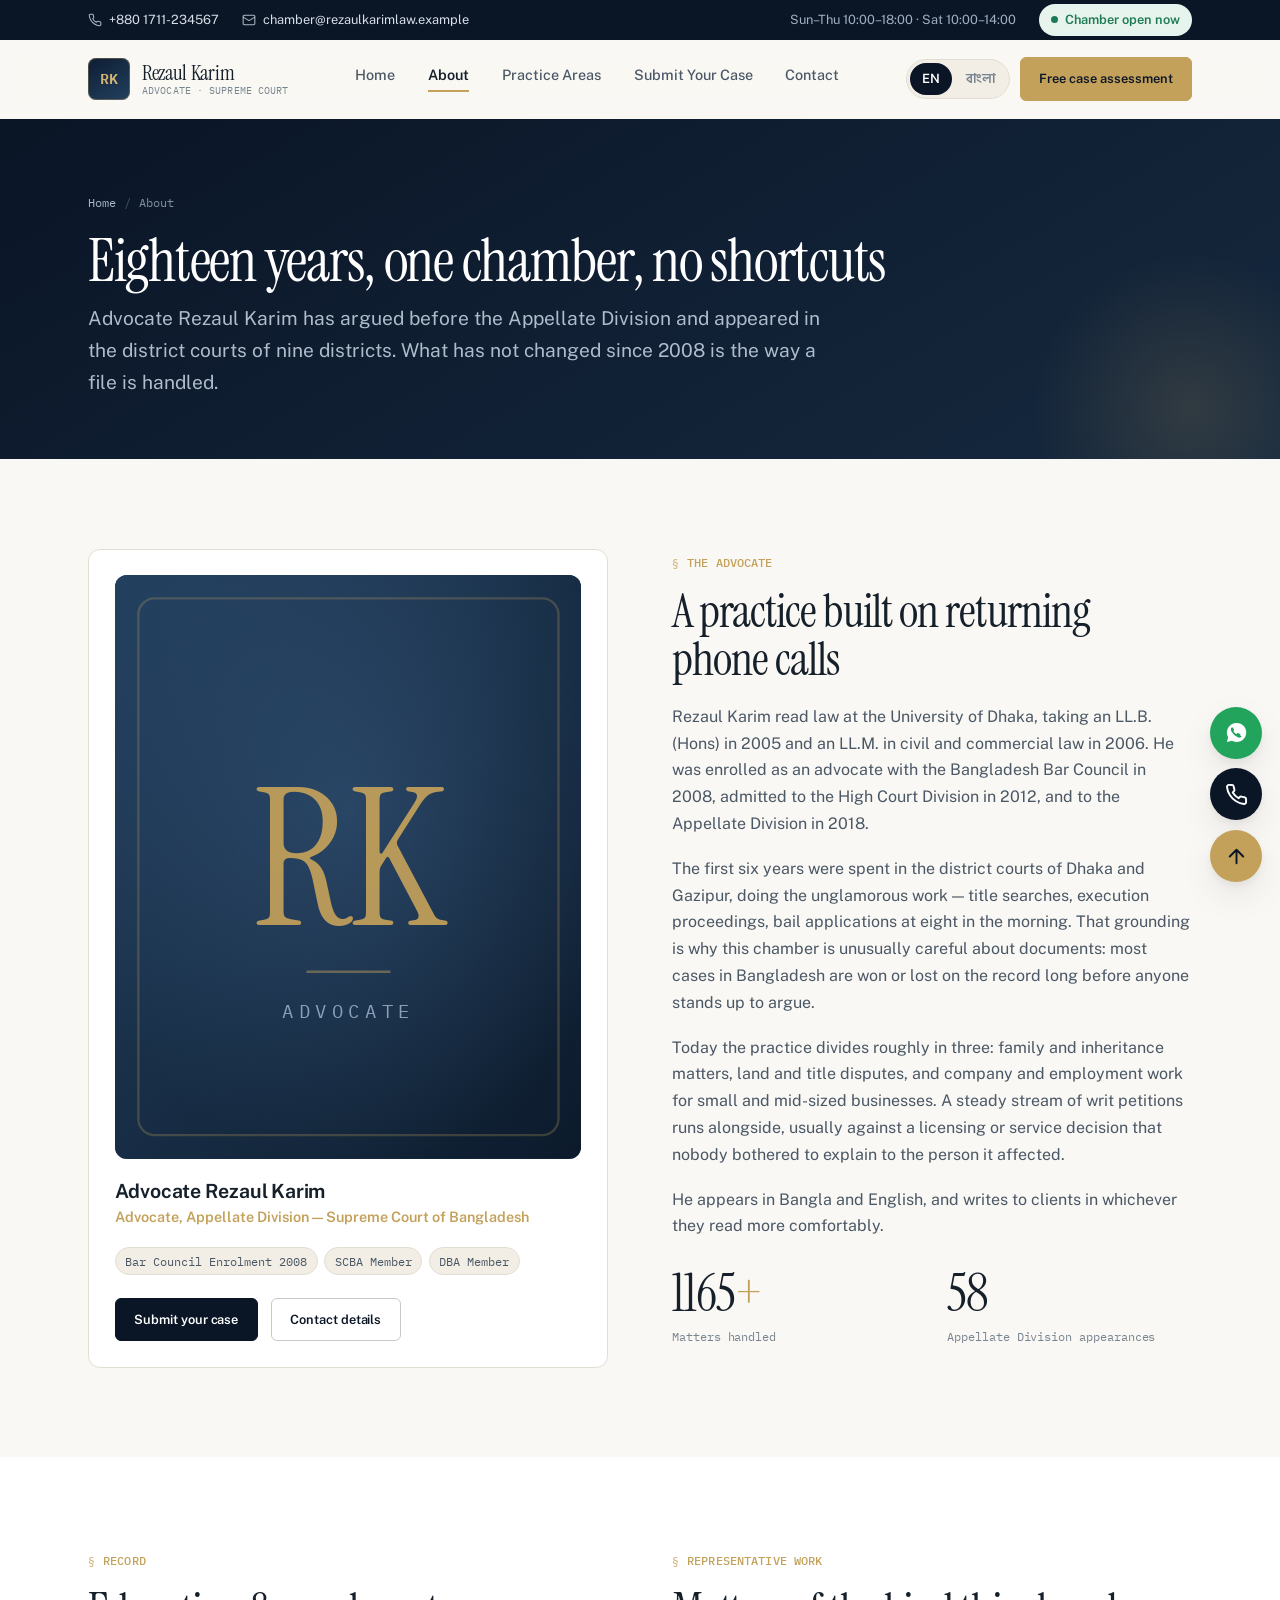
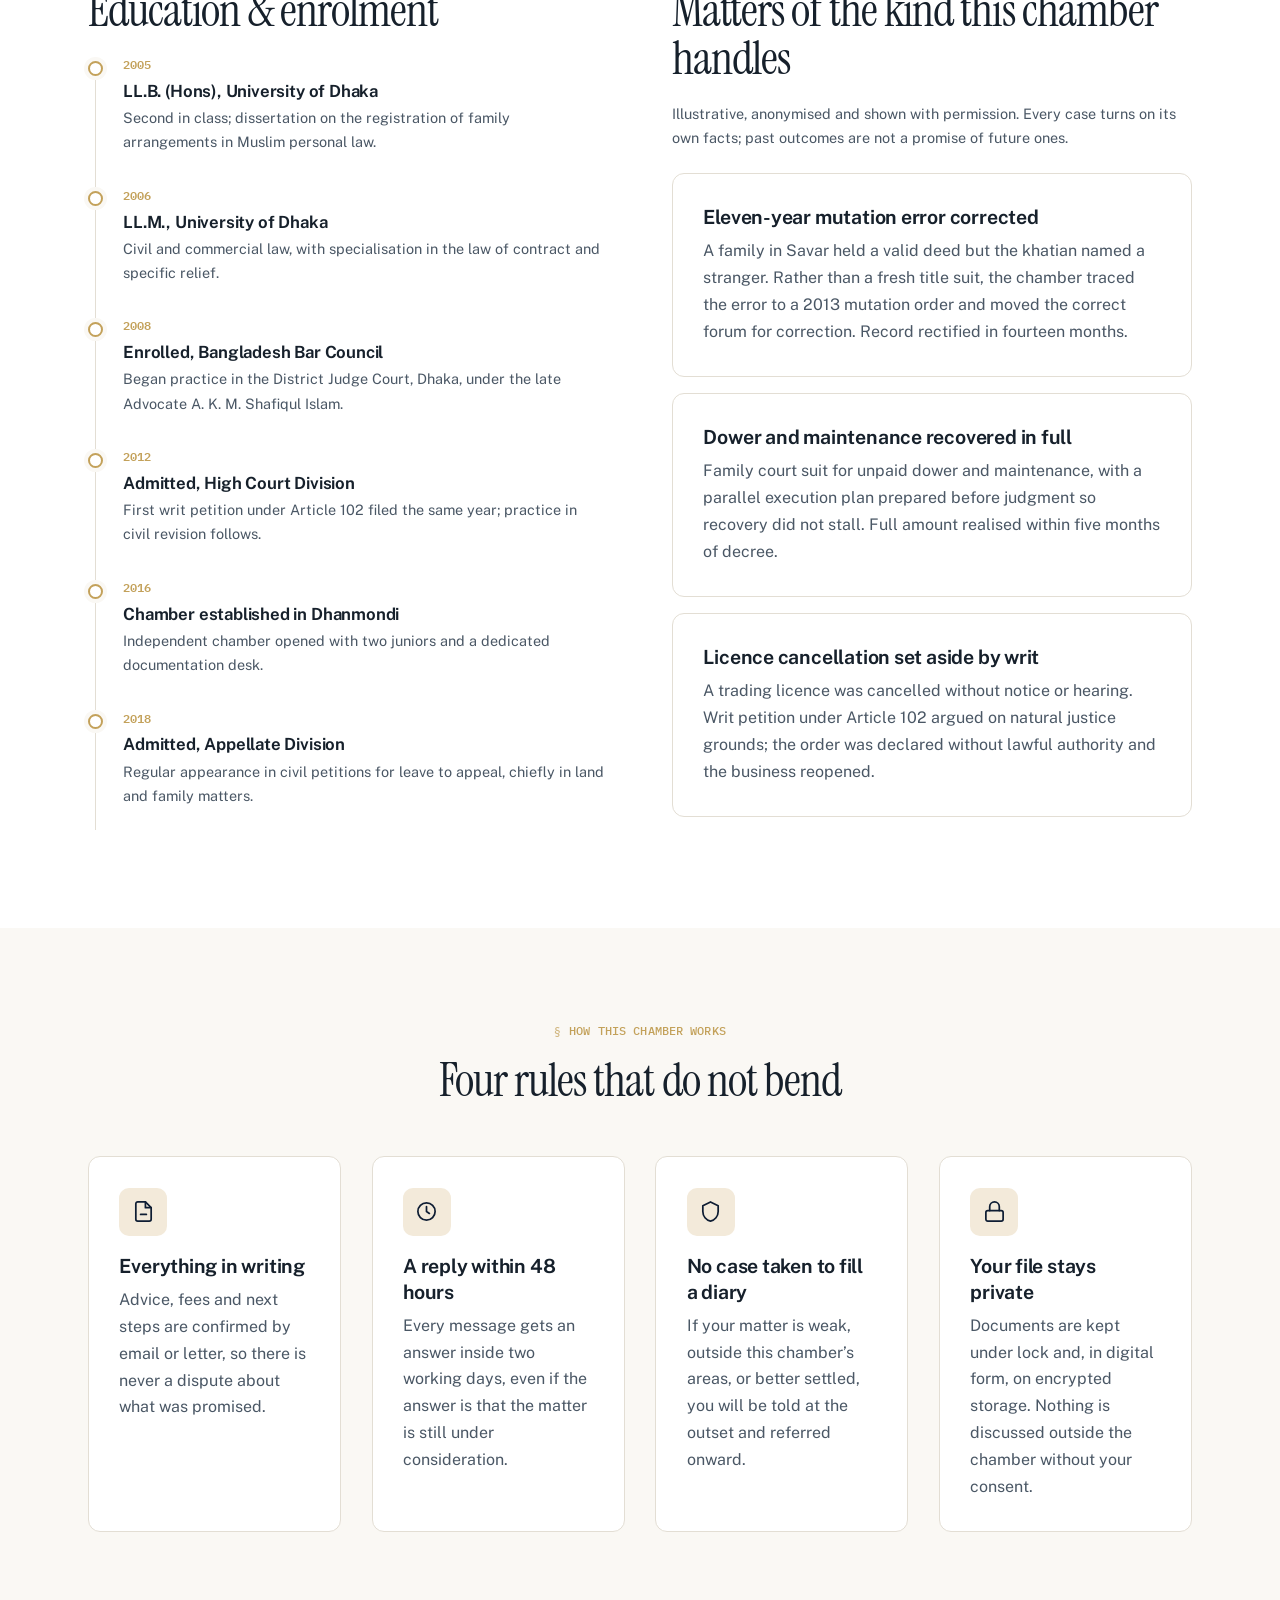
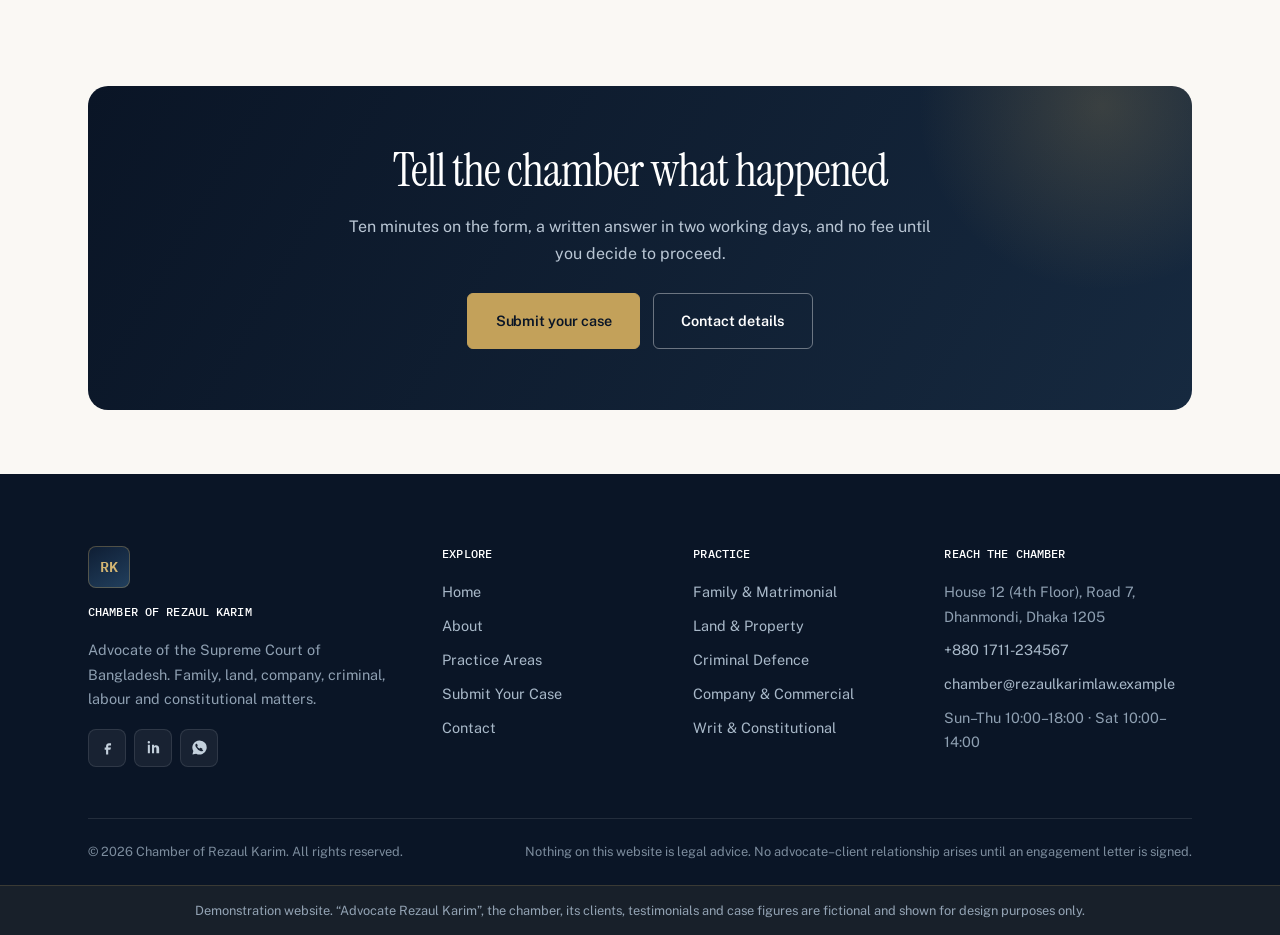
==== about.html @ a8ee2c2b "Bilingual demo marketing site for a law chamber A self-contained static site: plain HTML, CSS and Ja" ====
<!doctype html>
<html lang="en">
<head>
<meta charset="utf-8">
<meta name="viewport" content="width=device-width, initial-scale=1">
<title>About &mdash; Advocate Rezaul Karim, Supreme Court of Bangladesh</title>
<meta name="description" content="Eighteen years at the Bangladesh bar: education, enrolment, reported matters and the working method of Advocate Rezaul Karim's chamber in Dhaka.">
<meta name="theme-color" content="#0A1526">
<link rel="icon" href="data:image/svg+xml,%3Csvg xmlns='http://www.w3.org/2000/svg' viewBox='0 0 32 32'%3E%3Crect width='32' height='32' rx='7' fill='%230E1D33'/%3E%3Ctext x='16' y='22' font-family='Georgia,serif' font-size='16' fill='%23D4B673' text-anchor='middle'%3ERK%3C/text%3E%3C/svg%3E">
<link rel="preconnect" href="https://fonts.googleapis.com">
<link rel="preconnect" href="https://fonts.gstatic.com" crossorigin>
<link rel="stylesheet" href="https://fonts.googleapis.com/css2?family=Instrument+Serif:ital@0;1&family=Public+Sans:ital,wght@0,300..800;1,400..600&family=IBM+Plex+Mono:wght@400;500;600&family=Hind+Siliguri:wght@400;500;600;700&family=Noto+Serif+Bengali:wght@400;500;600&display=swap">
<link rel="stylesheet" href="assets/css/styles.css">
<script>document.documentElement.classList.add('js');</script>
</head>
<body>
<a class="skip-link" href="#main" data-i18n="a11y.skip">Skip to main content</a>

<div class="topbar">
  <div class="wrap">
    <div class="topbar-items">
      <a class="topbar-item" href="tel:+8801711234567">
        <svg viewBox="0 0 24 24" fill="none" stroke="currentColor" stroke-width="1.8" stroke-linecap="round" stroke-linejoin="round"><path d="M22 16.9v3a2 2 0 0 1-2.2 2 19.8 19.8 0 0 1-8.6-3.1 19.5 19.5 0 0 1-6-6A19.8 19.8 0 0 1 2.1 4.2 2 2 0 0 1 4.1 2h3a2 2 0 0 1 2 1.7c.1 1 .4 1.9.7 2.8a2 2 0 0 1-.5 2.1L8.1 9.9a16 16 0 0 0 6 6l1.3-1.3a2 2 0 0 1 2.1-.4c.9.3 1.8.6 2.8.7a2 2 0 0 1 1.7 2Z"/></svg>
        <span>+880 1711-234567</span>
      </a>
      <a class="topbar-item topbar-hide-sm" href="mailto:chamber@rezaulkarimlaw.example">
        <svg viewBox="0 0 24 24" fill="none" stroke="currentColor" stroke-width="1.8" stroke-linecap="round" stroke-linejoin="round"><rect x="2" y="4" width="20" height="16" rx="2"/><path d="m2 7 10 6 10-6"/></svg>
        <span>chamber@rezaulkarimlaw.example</span>
      </a>
    </div>
    <div class="topbar-items">
      <span class="topbar-item topbar-hide-sm" data-i18n="top.hours">Sun&ndash;Thu 10:00&ndash;18:00 &middot; Sat 10:00&ndash;14:00</span>
      <span class="pill pill--closed" data-open-status><span class="dot"></span><span>Chamber hours</span></span>
    </div>
  </div>
</div>

<header class="site-header">
  <div class="wrap">
    <nav class="nav" aria-label="Main">
      <a class="brand" href="index.html">
        <span class="brand-mark" aria-hidden="true">RK</span>
        <span class="brand-text">
          <span class="brand-name" data-i18n="brand.name">Rezaul Karim</span>
          <span class="brand-sub" data-i18n="brand.sub">Advocate &middot; Supreme Court</span>
        </span>
      </a>
      <ul class="nav-links" id="nav-links">
        <li><a href="index.html" data-i18n="nav.home">Home</a></li>
        <li><a href="about.html" aria-current="page" data-i18n="nav.about">About</a></li>
        <li><a href="practice-areas.html" data-i18n="nav.practice">Practice Areas</a></li>
        <li><a href="case-submission.html" data-i18n="nav.submit">Submit Your Case</a></li>
        <li><a href="contact.html" data-i18n="nav.contact">Contact</a></li>
        <li class="nav-cta-mobile"><a class="btn btn--gold btn--block" href="case-submission.html" data-i18n="cta.freeAssessment">Free case assessment</a></li>
      </ul>
      <div class="nav-actions">
        <div class="lang-toggle" role="group" aria-label="Language">
          <button type="button" data-lang="en" aria-pressed="true">EN</button>
          <button type="button" data-lang="bn" aria-pressed="false">বাংলা</button>
        </div>
        <a class="btn btn--gold btn--sm nav-cta-desktop" href="case-submission.html" data-i18n="cta.freeAssessment">Free case assessment</a>
        <button class="nav-toggle" type="button" aria-expanded="false" aria-controls="nav-links" aria-label="Open menu" data-i18n-aria="a11y.menu"><span></span></button>
      </div>
    </nav>
  </div>
</header>
<div class="nav-scrim"></div>

<main id="main">

<section class="page-head">
  <div class="wrap">
    <ul class="crumbs">
      <li><a href="index.html" data-i18n="nav.home">Home</a></li>
      <li class="sep" aria-hidden="true">/</li>
      <li data-i18n="nav.about">About</li>
    </ul>
    <h1 data-i18n="about.title">Eighteen years, one chamber, no shortcuts</h1>
    <p data-i18n="about.lead">Advocate Rezaul Karim has argued before the Appellate Division and appeared in the district courts of nine districts. What has not changed since 2008 is the way a file is handled.</p>
  </div>
</section>

<!-- ================= Profile ================= -->
<section class="section">
  <div class="wrap">
    <div class="grid grid--2" style="gap:clamp(2rem,5vw,4rem);align-items:start">
      <div class="reveal">
        <div class="card" style="padding:1.6rem">
          <div class="portrait" style="margin-bottom:1.2rem">
            <img class="portrait-photo" src="assets/img/advocate.jpg" alt="Advocate Rezaul Karim" data-i18n-alt="hero.portraitAlt" loading="lazy" decoding="async">
            <svg viewBox="0 0 200 250" aria-hidden="true"><defs><linearGradient id="pbbg" x1="0" y1="0" x2="1" y2="1"><stop offset="0" stop-color="#23405F"/><stop offset="1" stop-color="#0C1A2B"/></linearGradient><radialGradient id="pbglow" cx="50%" cy="40%" r="62%"><stop offset="0" stop-color="#3E628A" stop-opacity=".45"/><stop offset="1" stop-color="#3E628A" stop-opacity="0"/></radialGradient></defs><rect width="200" height="250" fill="url(#pbbg)"/><rect width="200" height="250" fill="url(#pbglow)"/><rect x="10" y="10" width="180" height="230" rx="7" fill="none" stroke="#C3A15A" stroke-opacity=".26"/><text x="100" y="150" text-anchor="middle" font-family="Instrument Serif, Georgia, serif" font-size="82" fill="#C3A15A" fill-opacity=".92">RK</text><path d="M82 170h36" stroke="#C3A15A" stroke-opacity=".45"/><text x="100" y="190" text-anchor="middle" font-family="IBM Plex Mono, monospace" font-size="8" letter-spacing="2.4" fill="#8AA0BA">ADVOCATE</text></svg>
          </div>
          <h3 style="margin-bottom:.1rem" data-i18n="hero.cardName">Advocate Rezaul Karim</h3>
          <p style="color:var(--gold-500);font-weight:600;font-size:var(--fs-sm);margin-bottom:1.1rem" data-i18n="about.role">Advocate, Appellate Division &mdash; Supreme Court of Bangladesh</p>
          <ul class="tag-list" style="margin-bottom:1.4rem">
            <li data-i18n="about.tag1">Bar Council Enrolment 2008</li>
            <li data-i18n="about.tag2">SCBA Member</li>
            <li data-i18n="about.tag3">DBA Member</li>
          </ul>
          <div class="btn-row">
            <a class="btn btn--sm" href="case-submission.html" data-i18n="cta.submit">Submit your case</a>
            <a class="btn btn--ghost btn--sm" href="contact.html" data-i18n="cta.contact">Contact details</a>
          </div>
        </div>
      </div>

      <div class="reveal" data-delay="1">
        <span class="eyebrow" data-i18n="about.bioEyebrow">The advocate</span>
        <h2 data-i18n="about.bioTitle">A practice built on returning phone calls</h2>
        <p data-i18n="about.bio1">Rezaul Karim read law at the University of Dhaka, taking an LL.B. (Hons) in 2005 and an LL.M. in civil and commercial law in 2006. He was enrolled as an advocate with the Bangladesh Bar Council in 2008, admitted to the High Court Division in 2012, and to the Appellate Division in 2018.</p>
        <p data-i18n="about.bio2">The first six years were spent in the district courts of Dhaka and Gazipur, doing the unglamorous work &mdash; title searches, execution proceedings, bail applications at eight in the morning. That grounding is why this chamber is unusually careful about documents: most cases in Bangladesh are won or lost on the record long before anyone stands up to argue.</p>
        <p data-i18n="about.bio3">Today the practice divides roughly in three: family and inheritance matters, land and title disputes, and company and employment work for small and mid-sized businesses. A steady stream of writ petitions runs alongside, usually against a licensing or service decision that nobody bothered to explain to the person it affected.</p>
        <p data-i18n="about.bio4">He appears in Bangla and English, and writes to clients in whichever they read more comfortably.</p>

        <div class="grid grid--2" style="margin-top:1.8rem">
          <div>
            <div class="stat-num"><span data-count="1240">0</span><span class="suffix">+</span></div>
            <div class="stat-label" data-i18n="stat.matters">Matters handled</div>
          </div>
          <div>
            <div class="stat-num"><span data-count="62">0</span></div>
            <div class="stat-label" data-i18n="about.stat.appellate">Appellate Division appearances</div>
          </div>
        </div>
      </div>
    </div>
  </div>
</section>

<!-- ================= Timeline ================= -->
<section class="section section--white">
  <div class="wrap">
    <div class="grid grid--2" style="gap:clamp(2rem,5vw,4rem);align-items:start">
      <div class="reveal">
        <span class="eyebrow" data-i18n="about.cvEyebrow">Record</span>
        <h2 data-i18n="about.cvTitle">Education &amp; enrolment</h2>
        <ul class="timeline">
          <li>
            <span class="year">2005</span>
            <h3 data-i18n="about.tl1.t">LL.B. (Hons), University of Dhaka</h3>
            <p data-i18n="about.tl1.d">Second in class; dissertation on the registration of family arrangements in Muslim personal law.</p>
          </li>
          <li>
            <span class="year">2006</span>
            <h3 data-i18n="about.tl2.t">LL.M., University of Dhaka</h3>
            <p data-i18n="about.tl2.d">Civil and commercial law, with specialisation in the law of contract and specific relief.</p>
          </li>
          <li>
            <span class="year">2008</span>
            <h3 data-i18n="about.tl3.t">Enrolled, Bangladesh Bar Council</h3>
            <p data-i18n="about.tl3.d">Began practice in the District Judge Court, Dhaka, under the late Advocate A. K. M. Shafiqul Islam.</p>
          </li>
          <li>
            <span class="year">2012</span>
            <h3 data-i18n="about.tl4.t">Admitted, High Court Division</h3>
            <p data-i18n="about.tl4.d">First writ petition under Article 102 filed the same year; practice in civil revision follows.</p>
          </li>
          <li>
            <span class="year">2016</span>
            <h3 data-i18n="about.tl5.t">Chamber established in Dhanmondi</h3>
            <p data-i18n="about.tl5.d">Independent chamber opened with two juniors and a dedicated documentation desk.</p>
          </li>
          <li>
            <span class="year">2018</span>
            <h3 data-i18n="about.tl6.t">Admitted, Appellate Division</h3>
            <p data-i18n="about.tl6.d">Regular appearance in civil petitions for leave to appeal, chiefly in land and family matters.</p>
          </li>
        </ul>
      </div>

      <div class="reveal" data-delay="1">
        <span class="eyebrow" data-i18n="about.matterEyebrow">Representative work</span>
        <h2 data-i18n="about.matterTitle">Matters of the kind this chamber handles</h2>
        <p style="font-size:var(--fs-sm)" data-i18n="about.matterNote">Illustrative, anonymised and shown with permission. Every case turns on its own facts; past outcomes are not a promise of future ones.</p>

        <div class="grid" style="gap:1rem;margin-top:1.4rem">
          <div class="card">
            <h3 data-i18n="about.m1.t">Eleven-year mutation error corrected</h3>
            <p data-i18n="about.m1.d">A family in Savar held a valid deed but the khatian named a stranger. Rather than a fresh title suit, the chamber traced the error to a 2013 mutation order and moved the correct forum for correction. Record rectified in fourteen months.</p>
          </div>
          <div class="card">
            <h3 data-i18n="about.m2.t">Dower and maintenance recovered in full</h3>
            <p data-i18n="about.m2.d">Family court suit for unpaid dower and maintenance, with a parallel execution plan prepared before judgment so recovery did not stall. Full amount realised within five months of decree.</p>
          </div>
          <div class="card">
            <h3 data-i18n="about.m3.t">Licence cancellation set aside by writ</h3>
            <p data-i18n="about.m3.d">A trading licence was cancelled without notice or hearing. Writ petition under Article 102 argued on natural justice grounds; the order was declared without lawful authority and the business reopened.</p>
          </div>
        </div>
      </div>
    </div>
  </div>
</section>

<!-- ================= Values ================= -->
<section class="section">
  <div class="wrap">
    <div class="section-head text-center">
      <span class="eyebrow" data-i18n="about.valEyebrow">How this chamber works</span>
      <h2 data-i18n="about.valTitle">Four rules that do not bend</h2>
    </div>
    <div class="grid grid--4">
      <div class="card card--hover reveal">
        <div class="card-icon"><svg viewBox="0 0 24 24" fill="none" stroke="currentColor" stroke-width="1.8" stroke-linecap="round" stroke-linejoin="round"><path d="M14 2H6a2 2 0 0 0-2 2v16a2 2 0 0 0 2 2h12a2 2 0 0 0 2-2V8Z"/><path d="M14 2v6h6"/><path d="M9 15h6"/></svg></div>
        <h3 data-i18n="about.v1.t">Everything in writing</h3>
        <p data-i18n="about.v1.d">Advice, fees and next steps are confirmed by email or letter, so there is never a dispute about what was promised.</p>
      </div>
      <div class="card card--hover reveal" data-delay="1">
        <div class="card-icon"><svg viewBox="0 0 24 24" fill="none" stroke="currentColor" stroke-width="1.8" stroke-linecap="round" stroke-linejoin="round"><circle cx="12" cy="12" r="9"/><path d="M12 7v5l3 2"/></svg></div>
        <h3 data-i18n="about.v2.t">A reply within 48 hours</h3>
        <p data-i18n="about.v2.d">Every message gets an answer inside two working days, even if the answer is that the matter is still under consideration.</p>
      </div>
      <div class="card card--hover reveal" data-delay="2">
        <div class="card-icon"><svg viewBox="0 0 24 24" fill="none" stroke="currentColor" stroke-width="1.8" stroke-linecap="round" stroke-linejoin="round"><path d="M12 2 4 6v6c0 5 3.4 9.1 8 10 4.6-.9 8-5 8-10V6Z"/></svg></div>
        <h3 data-i18n="about.v3.t">No case taken to fill a diary</h3>
        <p data-i18n="about.v3.d">If your matter is weak, outside this chamber&rsquo;s areas, or better settled, you will be told at the outset and referred onward.</p>
      </div>
      <div class="card card--hover reveal" data-delay="3">
        <div class="card-icon"><svg viewBox="0 0 24 24" fill="none" stroke="currentColor" stroke-width="1.8" stroke-linecap="round" stroke-linejoin="round"><rect x="3" y="11" width="18" height="11" rx="2"/><path d="M7 11V7a5 5 0 0 1 10 0v4"/></svg></div>
        <h3 data-i18n="about.v4.t">Your file stays private</h3>
        <p data-i18n="about.v4.d">Documents are kept under lock and, in digital form, on encrypted storage. Nothing is discussed outside the chamber without your consent.</p>
      </div>
    </div>
  </div>
</section>

<section class="section section--tight">
  <div class="wrap">
    <div class="cta-band reveal">
      <h2 data-i18n="cta.title">Tell the chamber what happened</h2>
      <p data-i18n="cta.lead">Ten minutes on the form, a written answer in two working days, and no fee until you decide to proceed.</p>
      <div class="btn-row btn-row--center" style="margin-top:1.6rem">
        <a class="btn btn--gold" href="case-submission.html" data-i18n="cta.submit">Submit your case</a>
        <a class="btn btn--light" href="contact.html" data-i18n="cta.contact">Contact details</a>
      </div>
    </div>
  </div>
</section>

</main>

<footer class="site-footer">
  <div class="wrap">
    <div class="footer-grid">
      <div class="footer-brand">
        <span class="brand-mark" aria-hidden="true">RK</span>
        <h4 data-i18n="footer.chamber">Chamber of Rezaul Karim</h4>
        <p data-i18n="footer.blurb">Advocate of the Supreme Court of Bangladesh. Family, land, company, criminal, labour and constitutional matters.</p>
        <div class="social">
          <a href="#" aria-label="Facebook"><svg viewBox="0 0 24 24" fill="currentColor"><path d="M14 9h3V6h-3c-2.2 0-4 1.8-4 4v2H8v3h2v7h3v-7h3l1-3h-4v-2c0-.6.4-1 1-1Z"/></svg></a>
          <a href="#" aria-label="LinkedIn"><svg viewBox="0 0 24 24" fill="currentColor"><path d="M6.9 8H4v12h2.9Zm.2-3.4a1.7 1.7 0 1 0-3.4 0 1.7 1.7 0 0 0 3.4 0ZM20 13.4c0-3.3-2.1-4.6-4.2-4.6-1.6 0-2.6.9-3 1.5V8H9.9v12h2.9v-6.4c0-1.3.9-2 1.8-2s1.5.7 1.5 2V20H20Z"/></svg></a>
          <a href="#" aria-label="WhatsApp"><svg viewBox="0 0 24 24" fill="currentColor"><path d="M12 2a10 10 0 0 0-8.7 15L2 22l5.2-1.3A10 10 0 1 0 12 2Zm5.3 14.1c-.2.6-1.3 1.2-1.8 1.2-.5.1-1 .1-1.7-.1a13 13 0 0 1-6.9-6c-.5-.9-.8-1.8-.8-2.6 0-.9.5-1.4.7-1.6.2-.2.5-.3.7-.3h.5c.2 0 .4 0 .6.5l.8 2c.1.2.1.4 0 .6l-.4.5c-.1.2-.3.3-.1.6.5.8 1 1.4 1.7 1.9.6.4 1 .6 1.2.7.2.1.4.1.5-.1l.7-.8c.2-.2.3-.2.6-.1l2 1c.2.1.4.2.4.3 0 .1 0 .5-.2 1Z"/></svg></a>
        </div>
      </div>
      <div>
        <h4 data-i18n="footer.explore">Explore</h4>
        <ul>
          <li><a href="index.html" data-i18n="nav.home">Home</a></li>
          <li><a href="about.html" data-i18n="nav.about">About</a></li>
          <li><a href="practice-areas.html" data-i18n="nav.practice">Practice Areas</a></li>
          <li><a href="case-submission.html" data-i18n="nav.submit">Submit Your Case</a></li>
          <li><a href="contact.html" data-i18n="nav.contact">Contact</a></li>
        </ul>
      </div>
      <div>
        <h4 data-i18n="footer.practice">Practice</h4>
        <ul>
          <li><a href="practice-areas.html#family" data-i18n="pa.family.t">Family &amp; Matrimonial</a></li>
          <li><a href="practice-areas.html#land" data-i18n="pa.land.t">Land &amp; Property</a></li>
          <li><a href="practice-areas.html#criminal" data-i18n="pa.criminal.t">Criminal Defence</a></li>
          <li><a href="practice-areas.html#company" data-i18n="pa.company.t">Company &amp; Commercial</a></li>
          <li><a href="practice-areas.html#writ" data-i18n="pa.writ.t">Writ &amp; Constitutional</a></li>
        </ul>
      </div>
      <div>
        <h4 data-i18n="footer.reach">Reach the chamber</h4>
        <ul>
          <li data-i18n-html="footer.addr">House 12 (4th Floor), Road 7,<br>Dhanmondi, Dhaka 1205</li>
          <li><a href="tel:+8801711234567">+880 1711-234567</a></li>
          <li><a href="mailto:chamber@rezaulkarimlaw.example">chamber@rezaulkarimlaw.example</a></li>
          <li data-i18n="top.hours">Sun&ndash;Thu 10:00&ndash;18:00 &middot; Sat 10:00&ndash;14:00</li>
        </ul>
      </div>
    </div>
    <div class="footer-bottom">
      <span>&copy; <span data-year>2026</span> <span data-i18n="footer.rights">Chamber of Rezaul Karim. All rights reserved.</span></span>
      <span data-i18n="footer.disclaimer">Nothing on this website is legal advice. No advocate&ndash;client relationship arises until an engagement letter is signed.</span>
    </div>
  </div>
  <div class="demo-note">
    <div class="wrap"><span data-i18n="footer.demo">Demonstration website. &ldquo;Advocate Rezaul Karim&rdquo;, the chamber, its clients, testimonials and case figures are fictional and shown for design purposes only.</span></div>
  </div>
</footer>

<div class="fab-stack">
  <a class="fab fab--wa" href="https://wa.me/8801711234567" target="_blank" rel="noopener" aria-label="Chat on WhatsApp" data-i18n-aria="a11y.whatsapp">
    <svg viewBox="0 0 24 24" fill="currentColor"><path d="M12 2a10 10 0 0 0-8.7 15L2 22l5.2-1.3A10 10 0 1 0 12 2Zm5.3 14.1c-.2.6-1.3 1.2-1.8 1.2-.5.1-1 .1-1.7-.1a13 13 0 0 1-6.9-6c-.5-.9-.8-1.8-.8-2.6 0-.9.5-1.4.7-1.6.2-.2.5-.3.7-.3h.5c.2 0 .4 0 .6.5l.8 2c.1.2.1.4 0 .6l-.4.5c-.1.2-.3.3-.1.6.5.8 1 1.4 1.7 1.9.6.4 1 .6 1.2.7.2.1.4.1.5-.1l.7-.8c.2-.2.3-.2.6-.1l2 1c.2.1.4.2.4.3 0 .1 0 .5-.2 1Z"/></svg>
  </a>
  <a class="fab fab--call" href="tel:+8801711234567" aria-label="Call the chamber" data-i18n-aria="a11y.call">
    <svg viewBox="0 0 24 24" fill="none" stroke="currentColor" stroke-width="2" stroke-linecap="round" stroke-linejoin="round"><path d="M22 16.9v3a2 2 0 0 1-2.2 2 19.8 19.8 0 0 1-8.6-3.1 19.5 19.5 0 0 1-6-6A19.8 19.8 0 0 1 2.1 4.2 2 2 0 0 1 4.1 2h3a2 2 0 0 1 2 1.7c.1 1 .4 1.9.7 2.8a2 2 0 0 1-.5 2.1L8.1 9.9a16 16 0 0 0 6 6l1.3-1.3a2 2 0 0 1 2.1-.4c.9.3 1.8.6 2.8.7a2 2 0 0 1 1.7 2Z"/></svg>
  </a>
  <button class="fab fab--top" type="button" aria-label="Back to top" data-i18n-aria="a11y.top">
    <svg viewBox="0 0 24 24" fill="none" stroke="currentColor" stroke-width="2" stroke-linecap="round" stroke-linejoin="round"><path d="M12 19V5m-7 7 7-7 7 7"/></svg>
  </button>
</div>

<script src="assets/js/i18n.bn.js"></script>
<script src="assets/js/main.js"></script>
</body>
</html>
---- assets/css/styles.css ----
/* ==========================================================================
   Chamber of Rezaul Karim - design system
   Palette: deep navy (authority) + warm gold (trust) on warm off-white.

   Type - "case report": the typography of law reports and court records.
     Instrument Serif  headline moments only (h1/h2, pull quotes, figures)
     Public Sans       body, UI and functional headings (h3/h4)
     IBM Plex Mono     every annotation - eyebrows, labels, case refs, hours
     Hind Siliguri / Noto Serif Bengali carry all of the above in Bangla.
   Rule: no wide-tracked uppercase sans anywhere. Mono does the small print.
   ========================================================================== */

:root {
  /* ---- colour ---- */
  --navy-900: #0A1526;
  --navy-800: #0E1D33;
  --navy-700: #16293F;
  --navy-600: #22405E;
  --gold-500: #C3A15A;
  --gold-400: #D4B673;
  --gold-100: #F3EADA;
  --cream:    #FAF8F4;
  --cream-2:  #F2EEE6;
  --ink:      #16202B;
  --body:     #4A5765;
  --muted:    #78848F;
  --line:     #E3DED4;
  --white:    #FFFFFF;
  --ok:       #1E7A55;
  --ok-bg:    #E7F4EE;
  --warn:     #9A6B10;
  --warn-bg:  #FCF3E0;
  --err:      #B3261E;
  --err-bg:   #FCEBEA;

  /* ---- type ---- */
  /* Instrument Serif carries the headline moments, Public Sans does the work,
     IBM Plex Mono annotates. Display sizes run large because Instrument Serif
     is narrow and light - it needs the scale to hold a page. */
  --f-display: "Instrument Serif", "Noto Serif Bengali", Georgia, serif;
  --f-body: "Public Sans", "Hind Siliguri", -apple-system, BlinkMacSystemFont, "Segoe UI", sans-serif;
  --f-mono: "IBM Plex Mono", ui-monospace, SFMono-Regular, Menlo, monospace;

  --fs-hero: clamp(2.9rem, 1.35rem + 4.7vw, 5.3rem);
  --fs-h1:   clamp(2.4rem, 1.45rem + 2.9vw, 3.85rem);
  --fs-h2:   clamp(1.95rem, 1.35rem + 1.95vw, 2.95rem);
  --fs-h3:   clamp(1.06rem, 1rem + 0.3vw, 1.22rem);
  --fs-lead: clamp(1.02rem, 0.95rem + 0.35vw, 1.2rem);
  --fs-body: 1rem;
  --fs-sm:   0.9rem;
  --fs-xs:   0.8rem;

  /* ---- space & shape ---- */
  --max: 1200px;
  --gutter: clamp(1.15rem, 4vw, 3rem);
  --r-sm: 6px;
  --r:    12px;
  --r-lg: 20px;
  --shadow-sm: 0 1px 2px rgba(10,21,38,.06), 0 2px 6px rgba(10,21,38,.05);
  --shadow:    0 4px 10px rgba(10,21,38,.06), 0 14px 34px rgba(10,21,38,.08);
  --shadow-lg: 0 10px 24px rgba(10,21,38,.10), 0 30px 70px rgba(10,21,38,.14);
  --ease: cubic-bezier(.22,.61,.36,1);
}

/* ==========================================================================
   Reset / base
   ========================================================================== */
*, *::before, *::after { box-sizing: border-box; }
html { -webkit-text-size-adjust: 100%; scroll-behavior: smooth; }
@media (prefers-reduced-motion: reduce) {
  html { scroll-behavior: auto; }
  *, *::before, *::after {
    animation-duration: .01ms !important; animation-iteration-count: 1 !important;
    transition-duration: .01ms !important; scroll-behavior: auto !important;
  }
}
body {
  margin: 0;
  background: var(--cream);
  color: var(--body);
  font-family: var(--f-body);
  font-size: var(--fs-body);
  line-height: 1.68;
  -webkit-font-smoothing: antialiased;
  overflow-x: hidden;
}
body.lang-bn { font-family: "Hind Siliguri", var(--f-body); line-height: 1.82; }
body.lang-bn h1, body.lang-bn h2, body.lang-bn .display {
  font-family: "Noto Serif Bengali", var(--f-display);
  font-weight: 600; line-height: 1.38; letter-spacing: 0;
}
body.lang-bn h3, body.lang-bn h4 {
  font-family: "Hind Siliguri", var(--f-body);
  font-weight: 600; line-height: 1.5; letter-spacing: 0;
}
/* Plex Mono has no Bengali, so every annotation style falls back to Hind
   Siliguri rather than a random system mono. */
body.lang-bn .eyebrow, body.lang-bn .stat-label, body.lang-bn .brand-sub,
body.lang-bn .site-footer h4, body.lang-bn .timeline .year, body.lang-bn .crumbs,
body.lang-bn .tag-list li, body.lang-bn .stepper .label, body.lang-bn .badge,
body.lang-bn .review-list .k, body.lang-bn .hours td, body.lang-bn .step::before,
body.lang-bn .quote-by span, body.lang-bn .char-count, body.lang-bn .field .hint {
  font-family: "Hind Siliguri", var(--f-body);
  text-transform: none;
  letter-spacing: 0;
}
body.nav-open { overflow: hidden; }

/* h1/h2 are editorial set pieces; h3/h4 are functional signage and stay in
   the sans, which keeps the serif rare enough to still mean something. */
h1, h2 {
  font-family: var(--f-display);
  color: var(--ink);
  font-weight: 400;
  line-height: 1.03;
  margin: 0 0 .42em;
  letter-spacing: -.021em;
}
h3, h4 {
  font-family: var(--f-body);
  color: var(--ink);
  font-weight: 650;
  line-height: 1.32;
  margin: 0 0 .55em;
  letter-spacing: -.011em;
}
h1 { font-size: var(--fs-h1); }
h2 { font-size: var(--fs-h2); }
h3 { font-size: var(--fs-h3); }
p  { margin: 0 0 1.1em; }
a  { color: var(--navy-600); text-decoration: none; transition: color .2s var(--ease); }
a:hover { color: var(--gold-500); }
img, svg { max-width: 100%; display: block; }
ul, ol { margin: 0 0 1.1em; padding-left: 1.15em; }
li { margin-bottom: .45em; }
hr { border: 0; border-top: 1px solid var(--line); margin: 2.5rem 0; }
strong { color: var(--ink); font-weight: 600; }

:focus-visible {
  outline: 3px solid var(--gold-500);
  outline-offset: 3px;
  border-radius: 3px;
}

.skip-link {
  position: absolute; left: 12px; top: -60px; z-index: 200;
  background: var(--navy-900); color: #fff; padding: .7rem 1.1rem;
  border-radius: 0 0 var(--r-sm) var(--r-sm); font-size: var(--fs-sm); font-weight: 600;
  transition: top .2s var(--ease);
}
.skip-link:focus { top: 0; color: #fff; }

/* ==========================================================================
   Layout helpers
   ========================================================================== */
.wrap { width: 100%; max-width: var(--max); margin-inline: auto; padding-inline: var(--gutter); }
.wrap--narrow { max-width: 820px; }
.section { padding: clamp(3.5rem, 7vw, 6.5rem) 0; }
.section--tight { padding: clamp(2.5rem, 5vw, 4rem) 0; }
.section--cream { background: var(--cream-2); }
.section--white { background: var(--white); }
.section--navy { background: var(--navy-900); color: #C6D0DC; }
.section--navy h1, .section--navy h2, .section--navy h3 { color: #fff; }

.grid { display: grid; gap: clamp(1.1rem, 2.4vw, 1.9rem); }
.grid--2 { grid-template-columns: repeat(2, minmax(0,1fr)); }
.grid--3 { grid-template-columns: repeat(3, minmax(0,1fr)); }
.grid--4 { grid-template-columns: repeat(4, minmax(0,1fr)); }
@media (max-width: 900px) { .grid--3, .grid--4 { grid-template-columns: repeat(2, minmax(0,1fr)); } }
@media (max-width: 620px) { .grid--2, .grid--3, .grid--4 { grid-template-columns: 1fr; } }

.text-center { text-align: center; }
.mx-auto { margin-inline: auto; }
.mb-0 { margin-bottom: 0; }
.sr-only {
  position: absolute; width: 1px; height: 1px; padding: 0; margin: -1px;
  overflow: hidden; clip: rect(0 0 0 0); white-space: nowrap; border: 0;
}

/* ==========================================================================
   Section headers
   ========================================================================== */
.eyebrow {
  display: inline-flex; align-items: baseline; gap: .5rem;
  font-family: var(--f-mono);
  font-size: .73rem; font-weight: 500; letter-spacing: .01em;
  text-transform: uppercase; color: var(--gold-500); margin-bottom: 1rem;
}
/* the section mark reads as a legal citation rather than a template rule */
.eyebrow::before { content: "\00a7"; font-size: .95em; opacity: .75; }
.section--navy .eyebrow { color: var(--gold-400); }
body.lang-bn .eyebrow { letter-spacing: .04em; text-transform: none; }

.section-head { max-width: 700px; margin-bottom: clamp(2rem, 4vw, 3.2rem); }
.section-head.text-center { margin-inline: auto; }
.section-head p { font-size: var(--fs-lead); margin-bottom: 0; }
.section-head h2 { margin-bottom: .5rem; }

/* ==========================================================================
   Buttons
   ========================================================================== */
.btn {
  --btn-bg: var(--navy-900); --btn-fg: #fff; --btn-bd: var(--navy-900);
  display: inline-flex; align-items: center; justify-content: center; gap: .55rem;
  padding: .92rem 1.7rem;
  background: var(--btn-bg); color: var(--btn-fg);
  border: 1px solid var(--btn-bd); border-radius: var(--r-sm);
  font: inherit; font-size: var(--fs-sm); font-weight: 600; letter-spacing: -.003em;
  cursor: pointer; text-align: center;
  transition: transform .18s var(--ease), box-shadow .18s var(--ease), background .18s var(--ease), color .18s var(--ease), border-color .18s var(--ease);
}
.btn:hover { color: var(--btn-fg); transform: translateY(-2px); box-shadow: var(--shadow); }
.btn:active { transform: translateY(0); }
.btn:disabled, .btn[aria-disabled="true"] { opacity: .5; cursor: not-allowed; transform: none; box-shadow: none; }
.btn svg { flex: none; }

.btn--gold  { --btn-bg: var(--gold-500); --btn-fg: var(--navy-900); --btn-bd: var(--gold-500); }
.btn--gold:hover { --btn-bg: var(--gold-400); --btn-bd: var(--gold-400); }
.btn--ghost { --btn-bg: transparent; --btn-fg: var(--navy-900); --btn-bd: rgba(22,41,63,.25); }
.btn--ghost:hover { --btn-bg: var(--navy-900); --btn-fg: #fff; --btn-bd: var(--navy-900); }
.btn--light { --btn-bg: transparent; --btn-fg: #fff; --btn-bd: rgba(255,255,255,.38); }
.btn--light:hover { --btn-bg: #fff; --btn-fg: var(--navy-900); --btn-bd: #fff; }
.btn--sm { padding: .62rem 1.15rem; font-size: var(--fs-xs); }
.btn--block { width: 100%; }

.btn-row { display: flex; flex-wrap: wrap; gap: .8rem; }
.btn-row--center { justify-content: center; }

/* ==========================================================================
   Header / navigation
   ========================================================================== */
.site-header {
  position: sticky; top: 0; z-index: 100;
  background: rgba(250,248,244,.86);
  backdrop-filter: saturate(160%) blur(14px);
  -webkit-backdrop-filter: saturate(160%) blur(14px);
  border-bottom: 1px solid transparent;
  transition: background .25s var(--ease), border-color .25s var(--ease), box-shadow .25s var(--ease);
}
.site-header.is-stuck { background: rgba(250,248,244,.97); border-bottom-color: var(--line); box-shadow: var(--shadow-sm); }

.topbar {
  position: relative; z-index: 101; /* stay above the drawer scrim, like the header */
  background: var(--navy-900); color: #9FB0C2;
  font-size: var(--fs-xs);
}
.topbar .wrap { display: flex; align-items: center; justify-content: space-between; gap: 1rem; min-height: 40px; flex-wrap: wrap; }
.topbar a { color: #D7E0E9; }
.topbar a:hover { color: var(--gold-400); }
.topbar-items { display: flex; align-items: center; gap: 1.4rem; flex-wrap: wrap; }
.topbar-item { display: inline-flex; align-items: center; gap: .45rem; }
.topbar-item svg { width: 14px; height: 14px; opacity: .8; }
@media (max-width: 760px) { .topbar-hide-sm { display: none; } }

.nav { display: flex; align-items: center; justify-content: space-between; gap: 1.2rem; min-height: 78px; }

.brand { display: inline-flex; align-items: center; gap: .75rem; color: var(--ink); }
.brand:hover { color: var(--ink); }
.brand-mark {
  width: 42px; height: 42px; flex: none; border-radius: 8px;
  background: linear-gradient(150deg, var(--navy-800), var(--navy-600));
  color: var(--gold-400);
  display: grid; place-items: center;
  font-family: var(--f-mono); font-size: .96rem; font-weight: 600; letter-spacing: -.01em;
  box-shadow: inset 0 0 0 1px rgba(195,161,90,.35);
}
.brand-text { display: flex; flex-direction: column; line-height: 1.15; }
.brand-name { font-family: var(--f-display); font-size: 1.32rem; font-weight: 400; letter-spacing: -.015em; color: var(--ink); }
.brand-sub { font-family: var(--f-mono); font-size: .64rem; letter-spacing: .01em; text-transform: uppercase; color: var(--muted); }
body.lang-bn .brand-sub { font-size: .74rem; }

.nav-links { display: flex; align-items: center; gap: .35rem; list-style: none; margin: 0; padding: 0; }
.nav-links a {
  position: relative; display: block; padding: .55rem .85rem;
  font-size: var(--fs-sm); font-weight: 500; color: var(--body); border-radius: var(--r-sm);
}
.nav-links a::after {
  content: ""; position: absolute; left: .85rem; right: .85rem; bottom: .28rem; height: 2px;
  background: var(--gold-500); transform: scaleX(0); transform-origin: left;
  transition: transform .25s var(--ease);
}
.nav-links a:hover { color: var(--ink); }
.nav-links a:hover::after, .nav-links a[aria-current="page"]::after { transform: scaleX(1); }
.nav-links a[aria-current="page"] { color: var(--ink); font-weight: 600; }

.nav-actions { display: flex; align-items: center; gap: .6rem; }

.lang-toggle {
  display: inline-flex; align-items: center; padding: 3px; gap: 2px;
  background: var(--cream-2); border: 1px solid var(--line); border-radius: 999px;
}
.lang-toggle button {
  border: 0; background: transparent; cursor: pointer;
  padding: .34rem .74rem; border-radius: 999px;
  font: inherit; font-size: var(--fs-xs); font-weight: 600; color: var(--muted);
  transition: background .2s var(--ease), color .2s var(--ease);
}
.lang-toggle button[aria-pressed="true"] { background: var(--navy-900); color: #fff; }
.lang-toggle button:hover:not([aria-pressed="true"]) { color: var(--ink); }

.nav-toggle {
  display: none; width: 44px; height: 44px; padding: 0;
  background: transparent; border: 1px solid var(--line); border-radius: var(--r-sm);
  cursor: pointer; place-items: center;
}
.nav-toggle span { display: block; width: 20px; height: 2px; background: var(--ink); border-radius: 2px; position: relative; transition: background .2s var(--ease); }
.nav-toggle span::before, .nav-toggle span::after {
  content: ""; position: absolute; left: 0; width: 20px; height: 2px; background: var(--ink); border-radius: 2px;
  transition: transform .25s var(--ease), top .25s var(--ease);
}
.nav-toggle span::before { top: -6px; }
.nav-toggle span::after  { top: 6px; }
.nav-toggle[aria-expanded="true"] span { background: transparent; }
.nav-toggle[aria-expanded="true"] span::before { top: 0; transform: rotate(45deg); }
.nav-toggle[aria-expanded="true"] span::after  { top: 0; transform: rotate(-45deg); }

@media (max-width: 1020px) {
  .nav-toggle { display: grid; }
  .nav-cta-desktop { display: none; }
  .nav-links {
    position: fixed; inset: 0 0 0 auto; width: min(340px, 86vw);
    flex-direction: column; align-items: stretch; justify-content: flex-start; gap: .2rem;
    background: var(--white); padding: 5.5rem 1.4rem 2rem;
    box-shadow: var(--shadow-lg); transform: translateX(102%);
    transition: transform .32s var(--ease); overflow-y: auto; z-index: 120;
  }
  /* backdrop-filter makes .site-header a containing block for its fixed
     descendants, which would size the drawer to the header instead of the
     viewport. Drop the blur while the drawer is open - the scrim covers it. */
  body.nav-open .site-header { backdrop-filter: none; -webkit-backdrop-filter: none; }

  /* Fully closed, the panel is taken out of layout. Parking a position:fixed
     element off-screen with transform alone leaves real horizontal scroll that
     body overflow cannot clip, so main.js stows it once the slide has ended. */
  .nav-links.is-stowed { display: none; }
  body.nav-open .nav-links { transform: translateX(0); }

  /* the drawer overlaps the header row, so lift the close button over it */
  body.nav-open .nav-toggle { position: relative; z-index: 130; }
  .nav-links a { padding: .95rem .6rem; font-size: 1.02rem; border-bottom: 1px solid var(--line); border-radius: 0; }
  .nav-links a::after { display: none; }
  .nav-links a[aria-current="page"] { color: var(--gold-500); }
  .nav-links .nav-cta-mobile { display: block; margin-top: 1.2rem; }
  .nav-links .nav-cta-mobile a { border: 0; }
}
.nav-cta-mobile { display: none; }

/* The drawer lives inside .site-header, whose sticky z-index forms a stacking
   context, so the scrim must sit BELOW the header (95 < 100). Otherwise it
   paints over the drawer and swallows clicks on the close button. */
.nav-scrim {
  position: fixed; inset: 0; background: rgba(10,21,38,.5); z-index: 95;
  opacity: 0; visibility: hidden; transition: opacity .3s var(--ease), visibility .3s var(--ease);
}
body.nav-open .nav-scrim { opacity: 1; visibility: visible; }

/* ==========================================================================
   Hero
   ========================================================================== */
.hero {
  position: relative; overflow: hidden;
  background: radial-gradient(1100px 620px at 78% 6%, var(--navy-700) 0%, var(--navy-900) 58%);
  color: #BCC8D6;
  padding: clamp(3.5rem, 8vw, 6.8rem) 0 clamp(3rem, 6vw, 5rem);
}
.hero::before {
  content: ""; position: absolute; inset: 0;
  background-image:
    linear-gradient(rgba(255,255,255,.028) 1px, transparent 1px),
    linear-gradient(90deg, rgba(255,255,255,.028) 1px, transparent 1px);
  background-size: 54px 54px;
  mask-image: radial-gradient(70% 60% at 50% 40%, #000 20%, transparent 100%);
  -webkit-mask-image: radial-gradient(70% 60% at 50% 40%, #000 20%, transparent 100%);
  pointer-events: none;
}
.hero-grid {
  position: relative; z-index: 1;
  display: grid; grid-template-columns: 1.12fr .88fr; gap: clamp(2rem, 5vw, 4rem); align-items: center;
}
@media (max-width: 940px) { .hero-grid { grid-template-columns: 1fr; } }

.hero h1 { color: #fff; font-size: var(--fs-hero); margin-bottom: 1.1rem; }
.hero h1 em { font-style: normal; color: var(--gold-400); }
.hero-lead { font-size: var(--fs-lead); max-width: 56ch; color: #AFBDCC; }

.hero-badges { display: flex; flex-wrap: wrap; gap: .5rem; margin-bottom: 1.6rem; }
.badge {
  display: inline-flex; align-items: center; gap: .45rem;
  padding: .38rem .8rem; border-radius: 999px;
  background: rgba(195,161,90,.12); border: 1px solid rgba(195,161,90,.32);
  color: var(--gold-400); font-family: var(--f-mono); font-size: .73rem; font-weight: 500;
}
.badge svg { width: 13px; height: 13px; }

.hero-proof {
  display: flex; flex-wrap: wrap; gap: 1.6rem 2.6rem;
  margin-top: 2.6rem; padding-top: 1.9rem; border-top: 1px solid rgba(255,255,255,.12);
}
.hero-proof .stat-num { color: #fff; }

.stat-num {
  font-family: var(--f-display); font-size: clamp(2.3rem, 1.5rem + 2.2vw, 3.35rem);
  font-weight: 400; color: var(--ink); line-height: .94; letter-spacing: -.02em;
}
.stat-num .suffix { color: var(--gold-500); }
.stat-label { font-family: var(--f-mono); font-size: .73rem; letter-spacing: -.005em; color: var(--muted); margin-top: .55rem; }
.hero-proof .stat-label { color: #8D9DAF; }
body.lang-bn .stat-label { font-size: var(--fs-sm); }

/* portrait card */
.hero-card {
  position: relative; background: rgba(255,255,255,.05);
  border: 1px solid rgba(255,255,255,.14); border-radius: var(--r-lg);
  padding: 1.6rem; backdrop-filter: blur(6px); box-shadow: var(--shadow-lg);
}
.portrait {
  position: relative;
  aspect-ratio: 4 / 5; border-radius: var(--r); overflow: hidden;
  background: linear-gradient(160deg, #1D3550 0%, #16293F 100%);
  display: grid; place-items: center; margin-bottom: 1.2rem;
}
/* The monogram plate sits underneath as the fallback. If no photograph has been
   supplied the <img> 404s, main.js removes it, and this shows through. */
.portrait svg { width: 100%; height: 100%; }
.portrait-photo {
  position: absolute; inset: 0; z-index: 1;
  width: 100%; height: 100%;
  object-fit: cover;
  /* Which part of the photograph stays in the 4:5 frame. Tune this one value
     per photograph - see assets/img/README.md. 50% 25% suits a portrait crop;
     a landscape original with the sitter off-centre needs a higher first
     number to follow the face. */
  object-position: var(--portrait-focus, 50% 25%);
}
.hero-card .card-name { font-family: var(--f-display); font-size: 1.7rem; font-weight: 400; letter-spacing: -.015em; color: #fff; margin-bottom: .2rem; }
.hero-card .card-role { font-size: var(--fs-sm); color: var(--gold-400); margin-bottom: 1rem; }
.hero-card ul { list-style: none; padding: 0; margin: 0; }
.hero-card li {
  display: flex; gap: .6rem; align-items: flex-start;
  font-size: var(--fs-sm); color: #AFBDCC; padding: .5rem 0; border-top: 1px solid rgba(255,255,255,.09);
}
.hero-card li:first-child { border-top: 0; }
.hero-card li svg { width: 15px; height: 15px; flex: none; margin-top: .28rem; color: var(--gold-400); }

/* ==========================================================================
   Cards
   ========================================================================== */
.card {
  background: var(--white); border: 1px solid var(--line); border-radius: var(--r);
  padding: clamp(1.3rem, 2.4vw, 1.9rem);
  transition: transform .28s var(--ease), box-shadow .28s var(--ease), border-color .28s var(--ease);
}
.card--hover:hover { transform: translateY(-5px); box-shadow: var(--shadow); border-color: rgba(195,161,90,.5); }
.card h3 { margin-bottom: .5rem; }
.card p:last-child { margin-bottom: 0; }

.card-icon {
  width: 48px; height: 48px; border-radius: 10px; display: grid; place-items: center;
  background: var(--gold-100); color: var(--navy-800); margin-bottom: 1.1rem;
  transition: background .28s var(--ease), color .28s var(--ease);
}
.card-icon svg { width: 23px; height: 23px; }
.card--hover:hover .card-icon { background: var(--navy-900); color: var(--gold-400); }

.card-link {
  display: inline-flex; align-items: center; gap: .4rem; margin-top: 1rem;
  font-size: var(--fs-sm); font-weight: 600; color: var(--navy-700);
}
.card-link svg { width: 15px; height: 15px; transition: transform .2s var(--ease); }
.card-link:hover svg { transform: translateX(4px); }

.tag-list { display: flex; flex-wrap: wrap; gap: .4rem; margin-top: 1rem; padding: 0; list-style: none; }
.tag-list li {
  margin: 0; padding: .22rem .6rem; border-radius: 999px;
  background: var(--cream-2); border: 1px solid var(--line);
  font-family: var(--f-mono); font-size: .72rem; color: var(--body);
}

/* ==========================================================================
   Process steps
   ========================================================================== */
.steps { counter-reset: step; display: grid; gap: 1.4rem; grid-template-columns: repeat(4, minmax(0,1fr)); }
@media (max-width: 940px) { .steps { grid-template-columns: repeat(2, minmax(0,1fr)); } }
@media (max-width: 560px) { .steps { grid-template-columns: 1fr; } }
.step { position: relative; padding-top: 2.9rem; }
.step::before {
  counter-increment: step; content: counter(step, decimal-leading-zero);
  position: absolute; top: 0; left: 0;
  font-family: var(--f-mono); font-size: 1.02rem; font-weight: 600; letter-spacing: -.02em; color: var(--gold-500);
}
.step::after {
  content: ""; position: absolute; top: 1.05rem; left: 2.6rem; right: -1.4rem; height: 1px;
  background: repeating-linear-gradient(90deg, var(--line) 0 6px, transparent 6px 12px);
}
.step:last-child::after { display: none; }
@media (max-width: 940px) { .step::after { display: none; } }
.step h3 { font-size: 1.08rem; margin-bottom: .4rem; }
.step p { font-size: var(--fs-sm); margin-bottom: 0; }

/* ==========================================================================
   Testimonials
   ========================================================================== */
.tslider { position: relative; }
.tslider-viewport { overflow: hidden; }
.tslider-track { display: flex; transition: transform .5s var(--ease); }
.tslide { flex: 0 0 100%; padding: .35rem; }
.quote {
  background: var(--white); border: 1px solid var(--line); border-radius: var(--r);
  padding: clamp(1.6rem, 3.4vw, 2.8rem); box-shadow: var(--shadow-sm);
}
.quote p {
  font-family: var(--f-display); font-style: italic; font-weight: 400;
  font-size: clamp(1.3rem, 1rem + 1vw, 1.8rem); line-height: 1.36;
  letter-spacing: -.014em; color: var(--ink);
}
body.lang-bn .quote p { font-family: "Noto Serif Bengali", var(--f-display); font-size: var(--fs-lead); line-height: 1.75; }
.quote-by { display: flex; align-items: center; gap: .9rem; margin-top: 1.4rem; }
.avatar {
  width: 46px; height: 46px; flex: none; border-radius: 50%;
  background: var(--navy-800); color: var(--gold-400);
  display: grid; place-items: center; font-family: var(--f-mono); font-size: .82rem; font-weight: 600;
}
.quote-by strong { display: block; color: var(--ink); font-size: var(--fs-sm); }
.quote-by span { font-family: var(--f-mono); font-size: .72rem; color: var(--muted); }
.stars { display: flex; gap: 2px; color: var(--gold-500); margin-bottom: .8rem; }
.stars svg { width: 16px; height: 16px; }

.tslider-nav { display: flex; align-items: center; justify-content: center; gap: .8rem; margin-top: 1.6rem; }
.tslider-btn {
  width: 42px; height: 42px; border-radius: 50%; border: 1px solid var(--line);
  background: var(--white); color: var(--navy-700); display: grid; place-items: center; cursor: pointer;
  transition: background .2s var(--ease), color .2s var(--ease), border-color .2s var(--ease);
}
.tslider-btn:hover { background: var(--navy-900); color: #fff; border-color: var(--navy-900); }
.tslider-btn svg { width: 17px; height: 17px; }
.tslider-dots { display: flex; gap: .4rem; }
.tslider-dots button {
  width: 8px; height: 8px; padding: 0; border: 0; border-radius: 50%;
  background: var(--line); cursor: pointer; transition: width .25s var(--ease), background .25s var(--ease);
}
.tslider-dots button[aria-selected="true"] { width: 24px; border-radius: 999px; background: var(--gold-500); }

/* ==========================================================================
   Accordion (FAQ)
   ========================================================================== */
.accordion { border-top: 1px solid var(--line); }
.acc-item { border-bottom: 1px solid var(--line); }
.acc-trigger {
  width: 100%; display: flex; align-items: center; justify-content: space-between; gap: 1.2rem;
  padding: 1.25rem 0; background: none; border: 0; cursor: pointer; text-align: left;
  font: inherit; font-family: var(--f-body); font-size: 1.06rem; font-weight: 650; letter-spacing: -.011em; color: var(--ink);
}
.acc-trigger:hover { color: var(--navy-600); }
.acc-icon {
  width: 26px; height: 26px; flex: none; border-radius: 50%; border: 1px solid var(--line);
  display: grid; place-items: center; position: relative; transition: background .25s var(--ease), border-color .25s var(--ease);
}
.acc-icon::before, .acc-icon::after {
  content: ""; position: absolute; background: var(--navy-700); border-radius: 2px; transition: transform .25s var(--ease), background .25s var(--ease);
}
.acc-icon::before { width: 11px; height: 1.5px; }
.acc-icon::after  { width: 1.5px; height: 11px; }
.acc-trigger[aria-expanded="true"] .acc-icon { background: var(--navy-900); border-color: var(--navy-900); }
.acc-trigger[aria-expanded="true"] .acc-icon::before,
.acc-trigger[aria-expanded="true"] .acc-icon::after { background: #fff; }
.acc-trigger[aria-expanded="true"] .acc-icon::after { transform: rotate(90deg); }
.acc-panel { display: grid; grid-template-rows: 0fr; transition: grid-template-rows .3s var(--ease); }
.acc-panel > div { overflow: hidden; }
.acc-item.is-open .acc-panel { grid-template-rows: 1fr; }
.acc-panel p { padding-bottom: 1.3rem; margin: 0; max-width: 68ch; }

/* ==========================================================================
   Forms
   ========================================================================== */
.field { margin-bottom: 1.25rem; }
.field label, .fieldset-legend {
  display: block; font-size: var(--fs-sm); font-weight: 600; color: var(--ink); margin-bottom: .45rem;
}
.field .req { color: var(--err); }
.field .hint { display: block; font-family: var(--f-mono); font-size: .72rem; line-height: 1.5; color: var(--muted); font-weight: 400; margin-top: .35rem; }

.input, .select, .textarea {
  width: 100%; padding: .82rem 1rem;
  background: var(--white); color: var(--ink);
  border: 1px solid var(--line); border-radius: var(--r-sm);
  font: inherit; font-size: var(--fs-sm);
  transition: border-color .2s var(--ease), box-shadow .2s var(--ease);
}
.input::placeholder, .textarea::placeholder { color: #A9B2BB; }
.input:focus, .select:focus, .textarea:focus {
  outline: none; border-color: var(--navy-600); box-shadow: 0 0 0 3px rgba(34,64,94,.14);
}
.textarea { min-height: 150px; resize: vertical; line-height: 1.65; }
.select {
  appearance: none;
  background-image: url("data:image/svg+xml,%3Csvg xmlns='http://www.w3.org/2000/svg' width='12' height='8' viewBox='0 0 12 8'%3E%3Cpath fill='none' stroke='%234A5765' stroke-width='1.6' d='M1 1.5 6 6.5l5-5'/%3E%3C/svg%3E");
  background-repeat: no-repeat; background-position: right 1rem center; padding-right: 2.6rem;
}
.field.is-invalid .input, .field.is-invalid .select, .field.is-invalid .textarea { border-color: var(--err); background: var(--err-bg); }
.field-error { display: none; font-size: var(--fs-xs); color: var(--err); font-weight: 600; margin-top: .35rem; }
.field.is-invalid > .field-error,
fieldset.is-invalid > .field-error { display: block; }
fieldset.is-invalid .choice { border-color: var(--err); }
.char-count { text-align: right; font-family: var(--f-mono); font-size: .72rem; color: var(--muted); margin-top: .3rem; }
.char-count.is-low { color: var(--warn); font-weight: 600; }

.form-row { display: grid; gap: 0 1.1rem; grid-template-columns: repeat(2, minmax(0,1fr)); }
@media (max-width: 620px) { .form-row { grid-template-columns: 1fr; } }

fieldset { border: 0; padding: 0; margin: 0 0 1.25rem; }

.choice-grid { display: grid; gap: .6rem; grid-template-columns: repeat(3, minmax(0,1fr)); }
@media (max-width: 780px) { .choice-grid { grid-template-columns: repeat(2, minmax(0,1fr)); } }
@media (max-width: 460px) { .choice-grid { grid-template-columns: 1fr; } }
.choice {
  position: relative; display: flex; gap: .7rem; align-items: flex-start;
  padding: .85rem .95rem; background: var(--white);
  border: 1px solid var(--line); border-radius: var(--r-sm);
  cursor: pointer; font-size: var(--fs-sm); font-weight: 500; color: var(--ink);
  transition: border-color .2s var(--ease), background .2s var(--ease), box-shadow .2s var(--ease);
}
.choice:hover { border-color: var(--navy-600); }
.choice input { position: absolute; opacity: 0; width: 0; height: 0; }
.choice .box {
  width: 19px; height: 19px; flex: none; margin-top: .1rem;
  border: 1.5px solid #BFC7CF; border-radius: 4px; background: var(--white);
  display: grid; place-items: center; transition: background .18s var(--ease), border-color .18s var(--ease);
}
.choice input[type="radio"] ~ .box { border-radius: 50%; }
.choice .box svg { width: 11px; height: 11px; color: #fff; opacity: 0; transform: scale(.5); transition: opacity .18s var(--ease), transform .18s var(--ease); }
.choice input:checked ~ .box { background: var(--navy-900); border-color: var(--navy-900); }
.choice input:checked ~ .box svg { opacity: 1; transform: scale(1); }
.choice.is-checked { border-color: var(--navy-900); background: #F6F8FA; box-shadow: 0 0 0 1px var(--navy-900); }
.choice input:focus-visible ~ .box { outline: 3px solid var(--gold-500); outline-offset: 2px; }
.choice .choice-text { display: flex; flex-direction: column; gap: .1rem; }
.choice .choice-note { font-size: var(--fs-xs); color: var(--muted); font-weight: 400; }
.fieldset-legend .hint { display: block; font-size: var(--fs-xs); color: var(--muted); font-weight: 400; margin-top: .25rem; }

/* stepper */
.stepper { display: flex; gap: .4rem; margin-bottom: 2rem; list-style: none; padding: 0; }
.stepper li { flex: 1; margin: 0; }
/* .bar is a <span>; without display:block the height and overflow are ignored */
.stepper .bar { display: block; height: 4px; border-radius: 4px; background: var(--line); margin-bottom: .55rem; overflow: hidden; }
.stepper .bar i { display: block; height: 100%; width: 0; background: var(--gold-500); transition: width .4s var(--ease); }
.stepper li.is-done .bar i, .stepper li.is-current .bar i { width: 100%; }
.stepper li.is-current .bar i { background: var(--navy-900); }
.stepper .label { font-family: var(--f-mono); font-size: .72rem; letter-spacing: -.01em; color: var(--muted); font-weight: 500; display: block; }
.stepper li.is-current .label { color: var(--navy-900); }
.stepper li.is-done .label { color: var(--gold-500); }
@media (max-width: 620px) { .stepper .label { font-size: .68rem; } }

.form-card {
  background: var(--white); border: 1px solid var(--line); border-radius: var(--r-lg);
  padding: clamp(1.4rem, 3.5vw, 2.6rem); box-shadow: var(--shadow);
}
.form-step { display: none; animation: stepIn .35s var(--ease); }
.form-step.is-active { display: block; }
@keyframes stepIn { from { opacity: 0; transform: translateY(10px); } to { opacity: 1; transform: none; } }
.form-step h3 { margin-bottom: .3rem; }
.form-step > .step-intro { font-size: var(--fs-sm); margin-bottom: 1.7rem; }

.form-nav { display: flex; justify-content: space-between; gap: .8rem; margin-top: 1.8rem; padding-top: 1.5rem; border-top: 1px solid var(--line); }
.form-nav .spacer { flex: 1; }

.review-list { list-style: none; padding: 0; margin: 0 0 1.5rem; border: 1px solid var(--line); border-radius: var(--r); overflow: hidden; }
.review-list li {
  display: grid; grid-template-columns: 215px 1fr; gap: 1rem;
  padding: .85rem 1.1rem; margin: 0; border-bottom: 1px solid var(--line);
  font-size: var(--fs-sm); background: var(--white);
}
.review-list li:nth-child(odd) { background: #FCFBF9; }
.review-list li:last-child { border-bottom: 0; }
.review-list .k { font-family: var(--f-mono); font-size: .76rem; line-height: 1.5; color: var(--muted); font-weight: 500; }
.review-list .v { color: var(--ink); white-space: pre-wrap; overflow-wrap: anywhere; }
@media (max-width: 620px) { .review-list li { grid-template-columns: 1fr; gap: .2rem; } }

.notice {
  display: flex; gap: .8rem; align-items: flex-start;
  padding: 1rem 1.1rem; border-radius: var(--r-sm); font-size: var(--fs-sm);
  border: 1px solid; margin-bottom: 1.4rem;
}
.notice svg { width: 18px; height: 18px; flex: none; margin-top: .18rem; }
.notice p { margin: 0; }
.notice--info { background: #EEF3F8; border-color: #CFDDEA; color: #2A4C6D; }
.notice--warn { background: var(--warn-bg); border-color: #EBD9AE; color: var(--warn); }
.notice--ok   { background: var(--ok-bg);   border-color: #BFE3D2; color: var(--ok); }

.success-panel { text-align: center; padding: clamp(1.5rem, 4vw, 3rem) 0; }
.success-check {
  width: 76px; height: 76px; margin: 0 auto 1.5rem; border-radius: 50%;
  background: var(--ok-bg); color: var(--ok); display: grid; place-items: center;
  animation: pop .45s var(--ease);
}
.success-check svg { width: 36px; height: 36px; }
@keyframes pop { 0% { transform: scale(.4); opacity: 0; } 60% { transform: scale(1.08); } 100% { transform: scale(1); opacity: 1; } }
.ref-code {
  display: inline-flex; align-items: center; gap: .7rem;
  font-family: var(--f-mono); font-size: 1.22rem; font-weight: 600; letter-spacing: .01em;
  color: var(--navy-900); background: var(--cream-2); border: 1px dashed var(--gold-500);
  padding: .7rem 1.2rem; border-radius: var(--r-sm); margin: .4rem 0 1.6rem;
}
.copy-btn { border: 0; background: none; cursor: pointer; color: var(--navy-600); padding: .2rem; display: grid; place-items: center; }
.copy-btn:hover { color: var(--gold-500); }
.copy-btn svg { width: 17px; height: 17px; }

.draft-bar {
  display: flex; align-items: center; justify-content: space-between; gap: 1rem; flex-wrap: wrap;
  font-size: var(--fs-xs); color: var(--muted); margin-top: 1rem;
}
.draft-bar button { background: none; border: 0; color: var(--navy-600); font: inherit; font-weight: 600; cursor: pointer; text-decoration: underline; }

/* ==========================================================================
   Contact page
   ========================================================================== */
.contact-grid { display: grid; grid-template-columns: 1fr 1.15fr; gap: clamp(1.6rem, 4vw, 3.4rem); align-items: start; }
@media (max-width: 900px) { .contact-grid { grid-template-columns: 1fr; } }

.contact-item { display: flex; gap: 1rem; padding: 1.15rem 0; border-bottom: 1px solid var(--line); }
.contact-item:last-of-type { border-bottom: 0; }
.contact-item .ci-icon {
  width: 42px; height: 42px; flex: none; border-radius: 10px;
  background: var(--gold-100); color: var(--navy-800); display: grid; place-items: center;
}
.contact-item .ci-icon svg { width: 19px; height: 19px; }
.contact-item h3 { font-size: 1rem; margin-bottom: .2rem; }
.contact-item p { margin: 0; font-size: var(--fs-sm); }
.contact-item a { font-weight: 600; }

.hours { width: 100%; border-collapse: collapse; font-size: var(--fs-sm); }
.hours th, .hours td { text-align: left; padding: .65rem .2rem; border-bottom: 1px solid var(--line); }
.hours th { font-weight: 600; color: var(--ink); }
.hours td { text-align: right; font-family: var(--f-mono); font-size: .82rem; color: var(--body); }
.hours tr.is-today th, .hours tr.is-today td { color: var(--gold-500); font-weight: 700; }
.hours tr:last-child th, .hours tr:last-child td { border-bottom: 0; }

.pill {
  display: inline-flex; align-items: center; gap: .45rem; padding: .3rem .75rem;
  border-radius: 999px; font-size: var(--fs-xs); font-weight: 600;
}
.pill--open   { background: var(--ok-bg); color: var(--ok); }
.pill--closed { background: var(--err-bg); color: var(--err); }
.pill .dot { width: 7px; height: 7px; border-radius: 50%; background: currentColor; }
.pill--open .dot { animation: blink 1.8s infinite; }
@keyframes blink { 0%,100% { opacity: 1; } 50% { opacity: .25; } }

.map-frame {
  border: 1px solid var(--line); border-radius: var(--r); overflow: hidden;
  background: var(--cream-2); min-height: 340px; box-shadow: var(--shadow-sm);
}
.map-frame iframe { width: 100%; height: 100%; min-height: 340px; border: 0; display: block; }

.office-tabs { display: flex; gap: .4rem; margin-bottom: 1.2rem; flex-wrap: wrap; }
.office-tabs button {
  padding: .55rem 1.1rem; border-radius: 999px; border: 1px solid var(--line);
  background: var(--white); font: inherit; font-size: var(--fs-sm); font-weight: 600;
  color: var(--body); cursor: pointer; transition: all .2s var(--ease);
}
.office-tabs button[aria-selected="true"] { background: var(--navy-900); border-color: var(--navy-900); color: #fff; }
.office-tabs button:hover:not([aria-selected="true"]) { border-color: var(--navy-600); color: var(--ink); }

/* ==========================================================================
   Practice area filter
   ========================================================================== */
.filter-bar { display: flex; flex-wrap: wrap; gap: .5rem; margin-bottom: 2rem; }
.filter-bar button {
  padding: .5rem 1.05rem; border-radius: 999px; border: 1px solid var(--line);
  background: var(--white); font: inherit; font-size: var(--fs-sm); font-weight: 600;
  color: var(--body); cursor: pointer; transition: all .2s var(--ease);
}
.filter-bar button[aria-pressed="true"] { background: var(--gold-500); border-color: var(--gold-500); color: var(--navy-900); }
.filter-bar button:hover:not([aria-pressed="true"]) { border-color: var(--gold-500); color: var(--ink); }
.pa-card.is-hidden { display: none; }
.empty-state { display: none; text-align: center; padding: 3rem 1rem; color: var(--muted); }
.empty-state.is-shown { display: block; }

/* ==========================================================================
   Timeline (about page)
   ========================================================================== */
.timeline { position: relative; padding-left: 2.2rem; margin: 0; list-style: none; }
.timeline::before { content: ""; position: absolute; left: 7px; top: .5rem; bottom: .5rem; width: 1px; background: var(--line); }
.timeline li { position: relative; padding-bottom: 1.9rem; margin: 0; }
.timeline li::before {
  content: ""; position: absolute; left: -2.2rem; top: .42rem;
  width: 15px; height: 15px; border-radius: 50%; background: var(--white);
  border: 2px solid var(--gold-500); box-shadow: 0 0 0 4px var(--cream);
}
.timeline .year { font-family: var(--f-mono); font-size: .78rem; font-weight: 600; letter-spacing: -.01em; color: var(--gold-500); display: block; margin-bottom: .3rem; }
.timeline h3 { font-size: 1.05rem; margin-bottom: .25rem; }
.timeline p { font-size: var(--fs-sm); margin: 0; }

/* ==========================================================================
   CTA band
   ========================================================================== */
.cta-band {
  position: relative; overflow: hidden;
  background: linear-gradient(120deg, var(--navy-900) 0%, var(--navy-700) 100%);
  border-radius: var(--r-lg); padding: clamp(2.2rem, 5vw, 3.8rem);
  color: #B9C6D4; text-align: center;
}
.cta-band::after {
  content: ""; position: absolute; width: 420px; height: 420px; border-radius: 50%;
  background: radial-gradient(circle, rgba(195,161,90,.22), transparent 62%);
  top: -190px; right: -120px; pointer-events: none;
}
.cta-band h2 { color: #fff; }
.cta-band p { max-width: 60ch; margin-inline: auto; }
.cta-band .btn-row { position: relative; z-index: 1; }

/* ==========================================================================
   Footer
   ========================================================================== */
.site-footer { background: var(--navy-900); color: #8FA0B2; padding: clamp(3rem, 6vw, 4.5rem) 0 0; font-size: var(--fs-sm); }
.footer-grid { display: grid; grid-template-columns: 1.5fr 1fr 1fr 1.2fr; gap: clamp(1.6rem, 3.5vw, 3rem); }
@media (max-width: 900px) { .footer-grid { grid-template-columns: 1fr 1fr; } }
@media (max-width: 560px) { .footer-grid { grid-template-columns: 1fr; } }
.site-footer h4 {
  color: #fff; font-family: var(--f-mono); font-size: .73rem; font-weight: 500;
  letter-spacing: .01em; text-transform: uppercase; margin-bottom: 1.2rem;
}
body.lang-bn .site-footer h4 { font-size: var(--fs-sm); }
.site-footer a { color: #A9B9C9; }
.site-footer a:hover { color: var(--gold-400); }
.site-footer ul { list-style: none; padding: 0; margin: 0; }
.site-footer li { margin-bottom: .6rem; }
.footer-brand .brand-mark { margin-bottom: 1rem; }
.footer-brand p { max-width: 36ch; }
.social { display: flex; gap: .5rem; margin-top: 1.1rem; }
.social a {
  width: 38px; height: 38px; border-radius: 8px; display: grid; place-items: center;
  background: rgba(255,255,255,.06); border: 1px solid rgba(255,255,255,.1); color: #C3D0DC;
  transition: all .2s var(--ease);
}
.social a:hover { background: var(--gold-500); border-color: var(--gold-500); color: var(--navy-900); transform: translateY(-2px); }
.social svg { width: 17px; height: 17px; }
.footer-bottom {
  margin-top: clamp(2.2rem, 4vw, 3.2rem); padding: 1.4rem 0;
  border-top: 1px solid rgba(255,255,255,.1);
  display: flex; flex-wrap: wrap; gap: .6rem 1.6rem; justify-content: space-between; align-items: center;
  font-size: var(--fs-xs); color: #7C8C9D;
}
.demo-note {
  background: rgba(195,161,90,.08); border-top: 1px solid rgba(195,161,90,.2);
  padding: .85rem 0; font-size: var(--fs-xs); color: #93A3B4; text-align: center;
}

/* ==========================================================================
   Floating actions
   ========================================================================== */
.fab-stack { position: fixed; right: 18px; bottom: 18px; z-index: 90; display: flex; flex-direction: column; gap: .6rem; }
.fab {
  width: 52px; height: 52px; border-radius: 50%; display: grid; place-items: center;
  border: 0; cursor: pointer; box-shadow: var(--shadow); color: #fff;
  transition: transform .22s var(--ease), box-shadow .22s var(--ease), opacity .22s var(--ease), visibility .22s;
}
.fab:hover { transform: translateY(-3px) scale(1.04); box-shadow: var(--shadow-lg); color: #fff; }
.fab svg { width: 23px; height: 23px; }
.fab--wa { background: #22A45D; }
.fab--call { background: var(--navy-900); }
.fab--top { background: var(--gold-500); color: var(--navy-900); opacity: 0; visibility: hidden; }
.fab--top:hover { color: var(--navy-900); }
.fab--top.is-shown { opacity: 1; visibility: visible; }
@media (max-width: 620px) { .fab { width: 47px; height: 47px; } .fab svg { width: 20px; height: 20px; } }

/* ==========================================================================
   Page header (inner pages)
   ========================================================================== */
.page-head {
  background: linear-gradient(150deg, var(--navy-900), var(--navy-700));
  color: #AEBCCB; padding: clamp(2.8rem, 6vw, 4.6rem) 0 clamp(2.4rem, 5vw, 3.8rem);
  position: relative; overflow: hidden;
}
.page-head::after {
  content: ""; position: absolute; right: -80px; bottom: -120px; width: 340px; height: 340px;
  border-radius: 50%; background: radial-gradient(circle, rgba(195,161,90,.16), transparent 65%);
}
.page-head .wrap { position: relative; z-index: 1; }
.page-head h1 { color: #fff; margin-bottom: .6rem; }
.page-head p { font-size: var(--fs-lead); max-width: 62ch; margin-bottom: 0; }
.crumbs { display: flex; gap: .5rem; align-items: center; font-family: var(--f-mono); font-size: .73rem; color: #7F91A4; margin-bottom: 1.1rem; list-style: none; padding: 0; flex-wrap: wrap; }
.crumbs li { margin: 0; }
.crumbs a { color: #A9B9C9; }
.crumbs a:hover { color: var(--gold-400); }
.crumbs .sep { opacity: .5; }

/* ==========================================================================
   Scroll reveal
   ========================================================================== */
.js .reveal { opacity: 0; transform: translateY(22px); transition: opacity .65s var(--ease), transform .65s var(--ease); }
.js .reveal.is-visible { opacity: 1; transform: none; }
.js .reveal[data-delay="1"] { transition-delay: .08s; }
.js .reveal[data-delay="2"] { transition-delay: .16s; }
.js .reveal[data-delay="3"] { transition-delay: .24s; }
.js .reveal[data-delay="4"] { transition-delay: .32s; }
@media (prefers-reduced-motion: reduce) { .js .reveal { opacity: 1; transform: none; } }

/* toast */
.toast {
  position: fixed; left: 50%; bottom: 26px; transform: translate(-50%, 180%);
  background: var(--navy-900); color: #fff; padding: .8rem 1.3rem; border-radius: var(--r-sm);
  font-size: var(--fs-sm); font-weight: 500; box-shadow: var(--shadow-lg); z-index: 300;
  transition: transform .35s var(--ease); max-width: min(92vw, 420px);
}
.toast.is-shown { transform: translate(-50%, 0); }

/* print */
@media print {
  .site-header, .site-footer, .fab-stack, .nav-scrim, .cta-band { display: none !important; }
  body { background: #fff; color: #000; }
  .reveal { opacity: 1 !important; transform: none !important; }
}

/* ==========================================================================
   Case submission layout
   ========================================================================== */
.cs-layout { display: grid; grid-template-columns: 1.55fr .95fr; gap: clamp(1.6rem, 4vw, 3rem); align-items: start; }
@media (max-width: 980px) { .cs-layout { grid-template-columns: 1fr; } }
.choice-title { display: block; font-weight: 600; color: var(--ink); line-height: 1.4; }
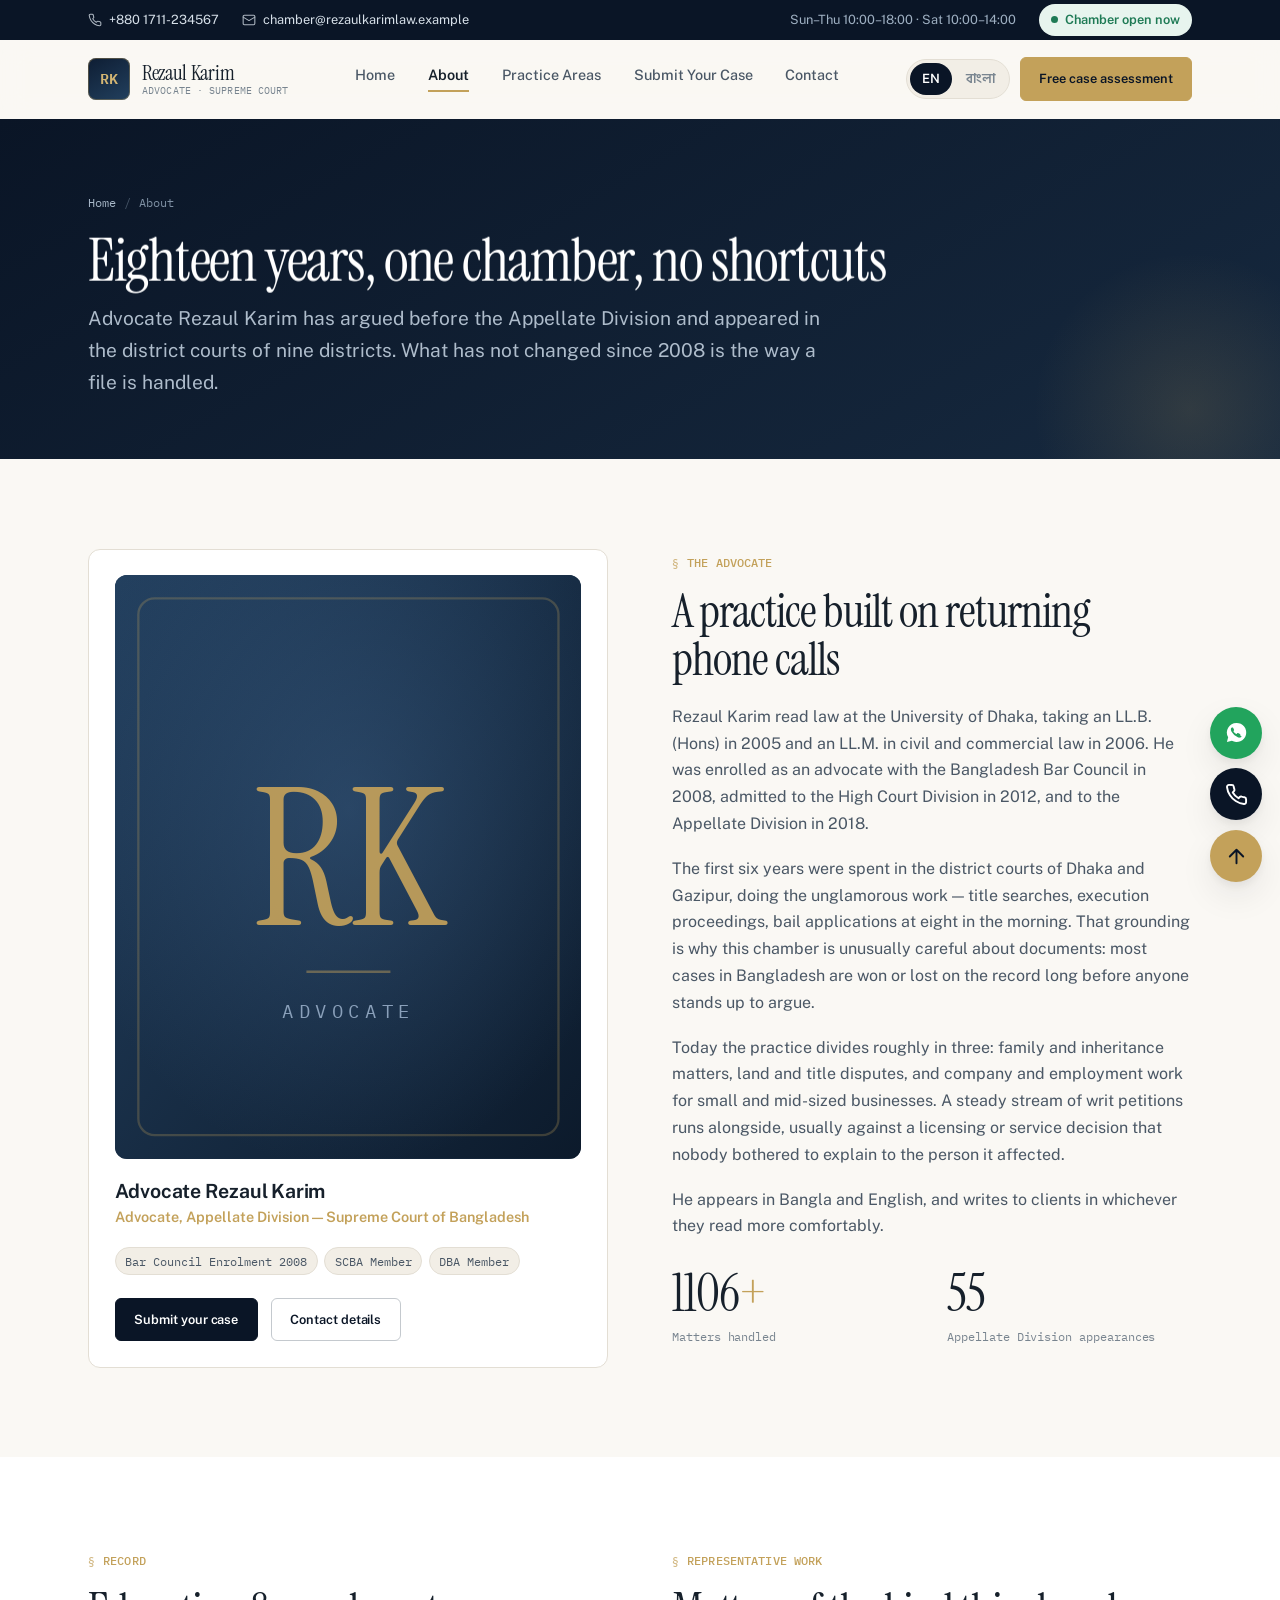
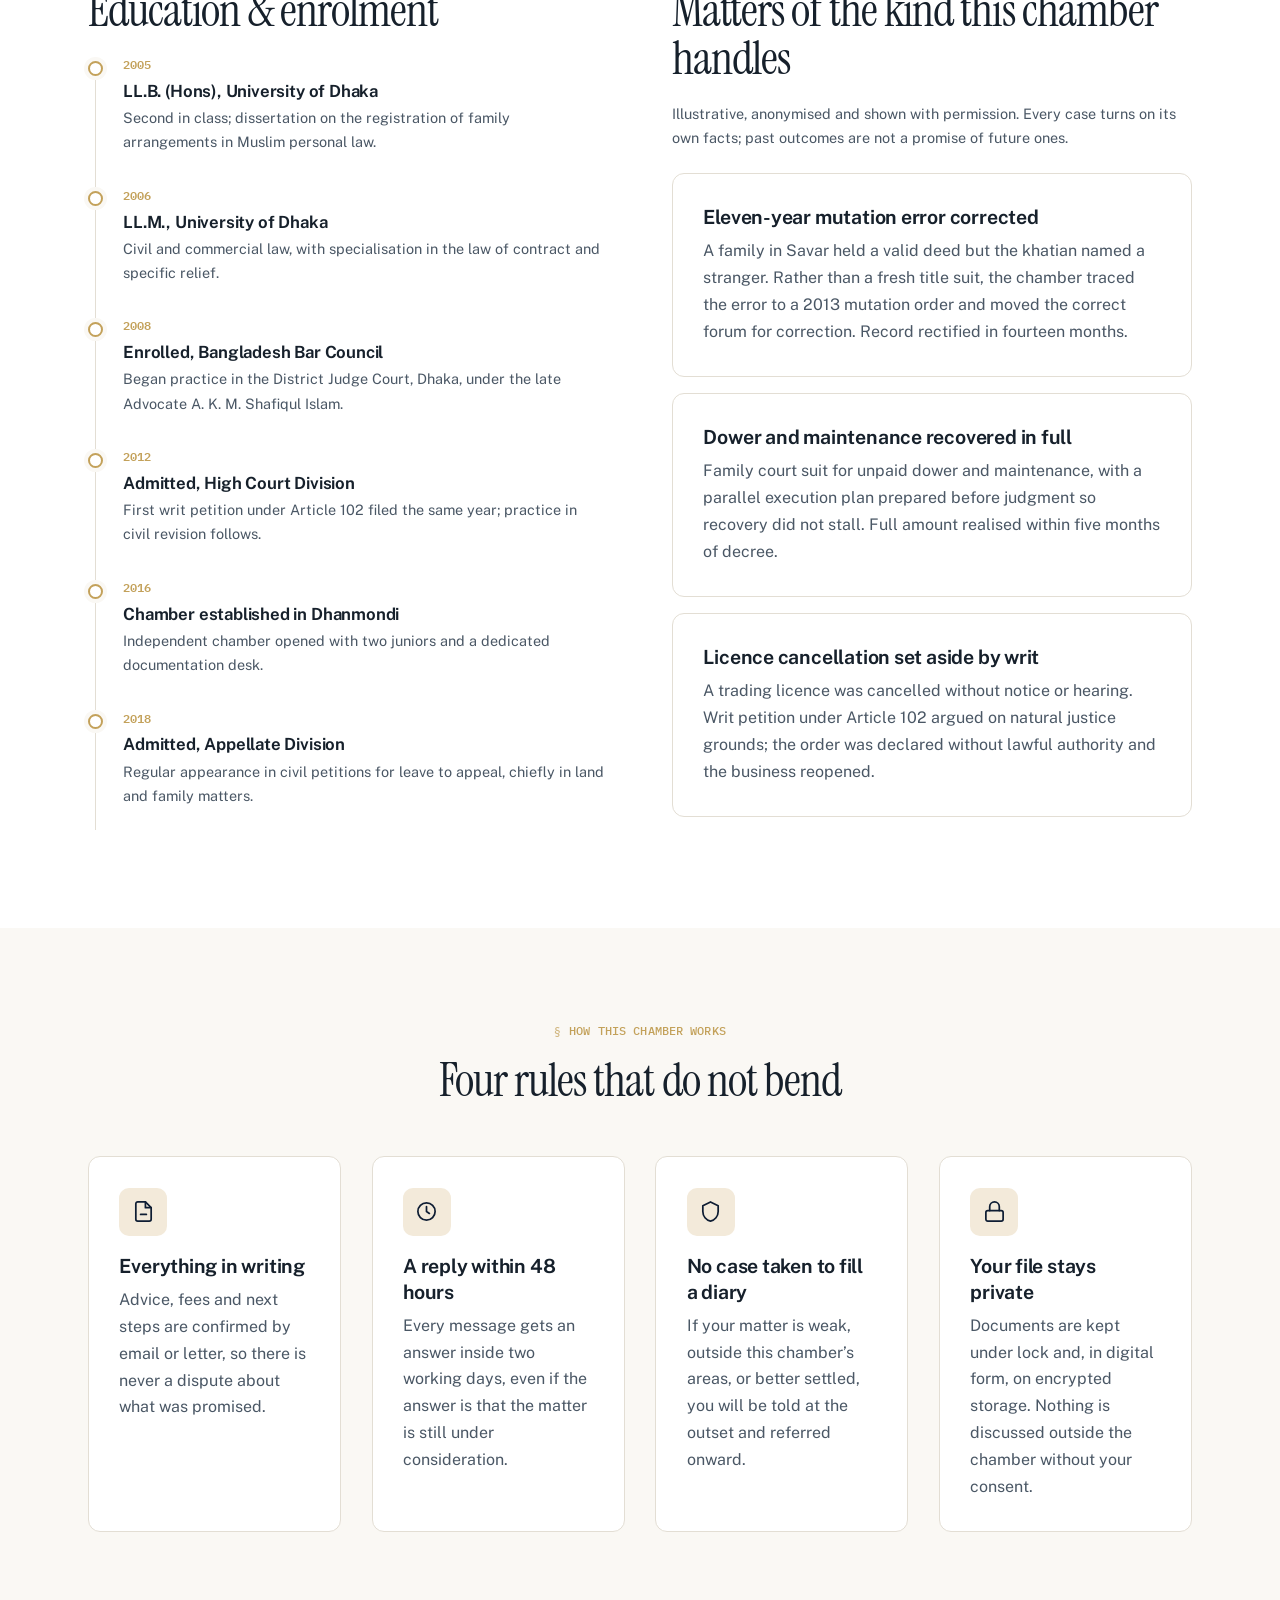
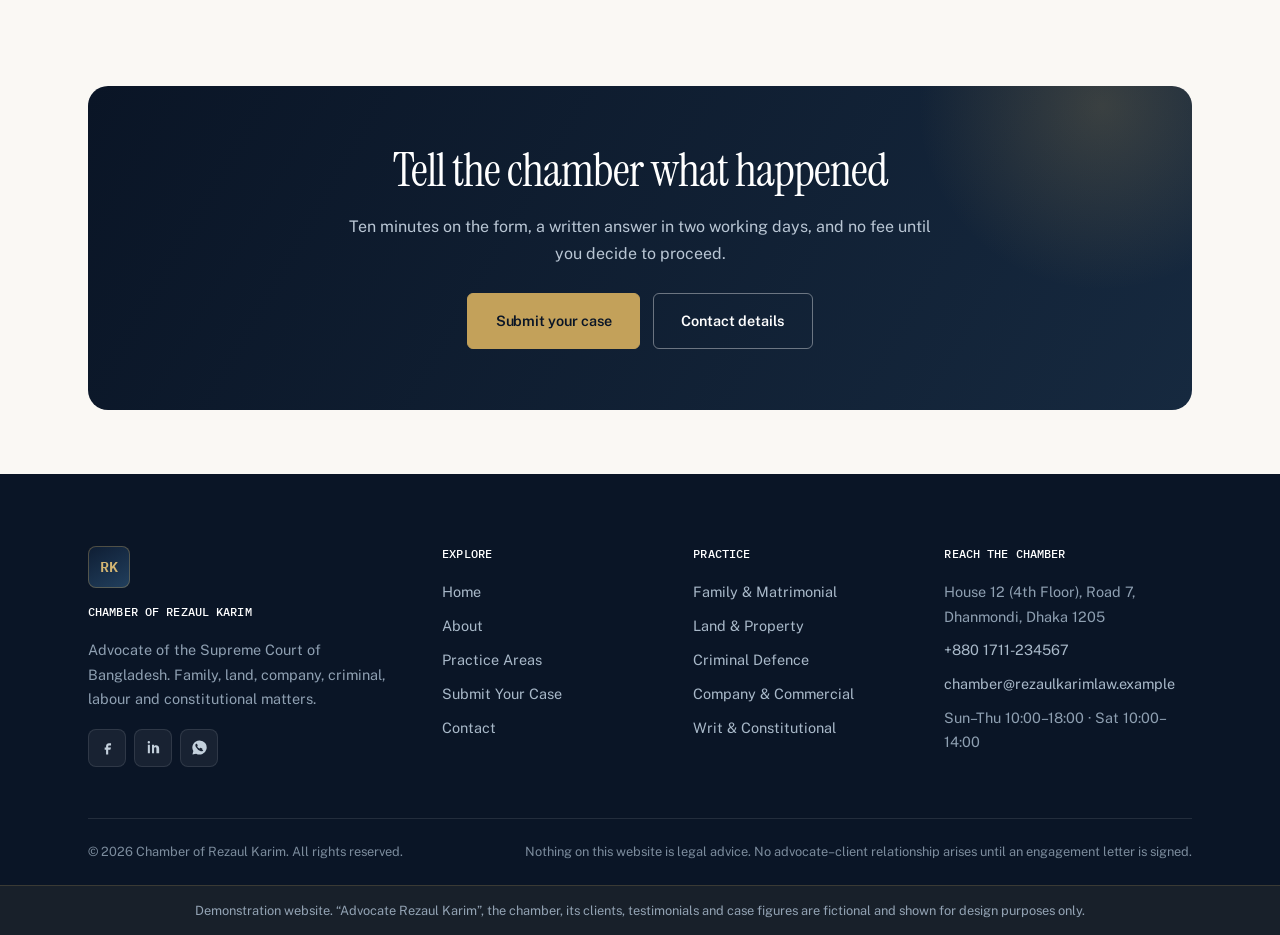
==== commit 777ef500: "Add a restrained motion layer Transform and opacity only, so nothing animated triggers layout.  - Th" ====
--- a/about.html
+++ b/about.html
@@ -63,6 +63,7 @@
       </div>
     </nav>
   </div>
+  <div class="scroll-progress" aria-hidden="true"><i></i></div>
 </header>
 <div class="nav-scrim"></div>
 
--- a/assets/css/styles.css
+++ b/assets/css/styles.css
@@ -915,3 +915,91 @@
 .cs-layout { display: grid; grid-template-columns: 1.55fr .95fr; gap: clamp(1.6rem, 4vw, 3rem); align-items: start; }
 @media (max-width: 980px) { .cs-layout { grid-template-columns: 1fr; } }
 .choice-title { display: block; font-weight: 600; color: var(--ink); line-height: 1.4; }
+
+/* ==========================================================================
+   Motion
+   Restrained and purposeful: transform and opacity only, every entrance
+   gated behind .js so nothing is hidden if the script never runs, and the
+   global prefers-reduced-motion rule above neutralises all of it.
+   ========================================================================== */
+
+@keyframes riseIn {
+  from { opacity: 0; transform: translateY(16px); }
+  to   { opacity: 1; transform: none; }
+}
+@keyframes wordRise {
+  from { opacity: 0; transform: translateY(0.42em); }
+  to   { opacity: 1; transform: none; }
+}
+@keyframes plateIn {
+  from { opacity: 0; transform: translateY(20px) scale(.985); }
+  to   { opacity: 1; transform: none; }
+}
+@keyframes drawerItemIn {
+  from { opacity: 0; transform: translateX(14px); }
+  to   { opacity: 1; transform: none; }
+}
+
+/* ---- hero: the left column enters in sequence ---- */
+.js .hero-col > *:not(h1) { opacity: 0; animation: riseIn .7s var(--ease) both; }
+.js .hero-col > .hero-badges { animation-delay: .05s; }
+.js .hero-col > .hero-lead   { animation-delay: .34s; }
+.js .hero-col > .btn-row     { animation-delay: .44s; }
+.js .hero-col > .hero-proof  { animation-delay: .54s; }
+.js .hero .hero-card { opacity: 0; animation: plateIn .9s var(--ease) .22s both; }
+
+/* ---- headline: words rise a line at a time ----
+   main.js wraps each word and sets a per-line delay. The hidden state lives
+   under .is-split, which is only added once the split has actually worked. */
+.w { display: inline-block; }
+.hero h1.is-split .w,
+.page-head h1.is-split .w {
+  opacity: 0;
+  animation: wordRise .72s var(--ease) both;
+  will-change: transform, opacity;
+}
+.page-head h1.is-split .w { animation-duration: .6s; }
+
+/* ---- reading progress, along the bottom edge of the header ---- */
+.scroll-progress {
+  position: absolute; left: 0; right: 0; bottom: -1px; height: 2px;
+  pointer-events: none; overflow: hidden;
+}
+.scroll-progress i {
+  display: block; height: 100%; width: 100%;
+  background: linear-gradient(90deg, var(--gold-500), var(--gold-400));
+  transform: scaleX(0); transform-origin: left;
+}
+
+/* ---- practice-area filtering ---- */
+.pa-card.is-filtering { animation: riseIn .45s var(--ease) both; }
+
+/* ---- drawer links cascade in ---- */
+@media (max-width: 1020px) {
+  body.nav-open .nav-links li { animation: drawerItemIn .42s var(--ease) both; }
+  body.nav-open .nav-links li:nth-child(1) { animation-delay: .06s; }
+  body.nav-open .nav-links li:nth-child(2) { animation-delay: .11s; }
+  body.nav-open .nav-links li:nth-child(3) { animation-delay: .16s; }
+  body.nav-open .nav-links li:nth-child(4) { animation-delay: .21s; }
+  body.nav-open .nav-links li:nth-child(5) { animation-delay: .26s; }
+  body.nav-open .nav-links li:nth-child(6) { animation-delay: .31s; }
+}
+
+/* ---- micro-interactions ---- */
+.card--hover .card-icon { transition: background .28s var(--ease), color .28s var(--ease), transform .35s var(--ease); }
+.card--hover:hover .card-icon { transform: translateY(-2px) rotate(-3deg); }
+.contact-item .ci-icon { transition: transform .3s var(--ease), background .3s var(--ease); }
+.contact-item:hover .ci-icon { transform: translateY(-2px); background: var(--gold-500); }
+.timeline li::before { transition: transform .3s var(--ease), background .3s var(--ease); }
+.timeline li:hover::before { transform: scale(1.25); background: var(--gold-500); }
+.social a svg, .fab svg { transition: transform .25s var(--ease); }
+.social a:hover svg { transform: scale(1.1); }
+
+/* the form advances with a slightly longer, calmer step transition */
+.form-step { animation: riseIn .42s var(--ease); }
+
+@media (prefers-reduced-motion: reduce) {
+  .js .hero-col > *:not(h1), .js .hero .hero-card { opacity: 1; animation: none; }
+  .hero h1.is-split .w, .page-head h1.is-split .w { opacity: 1; animation: none; }
+  .scroll-progress { display: none; }
+}
